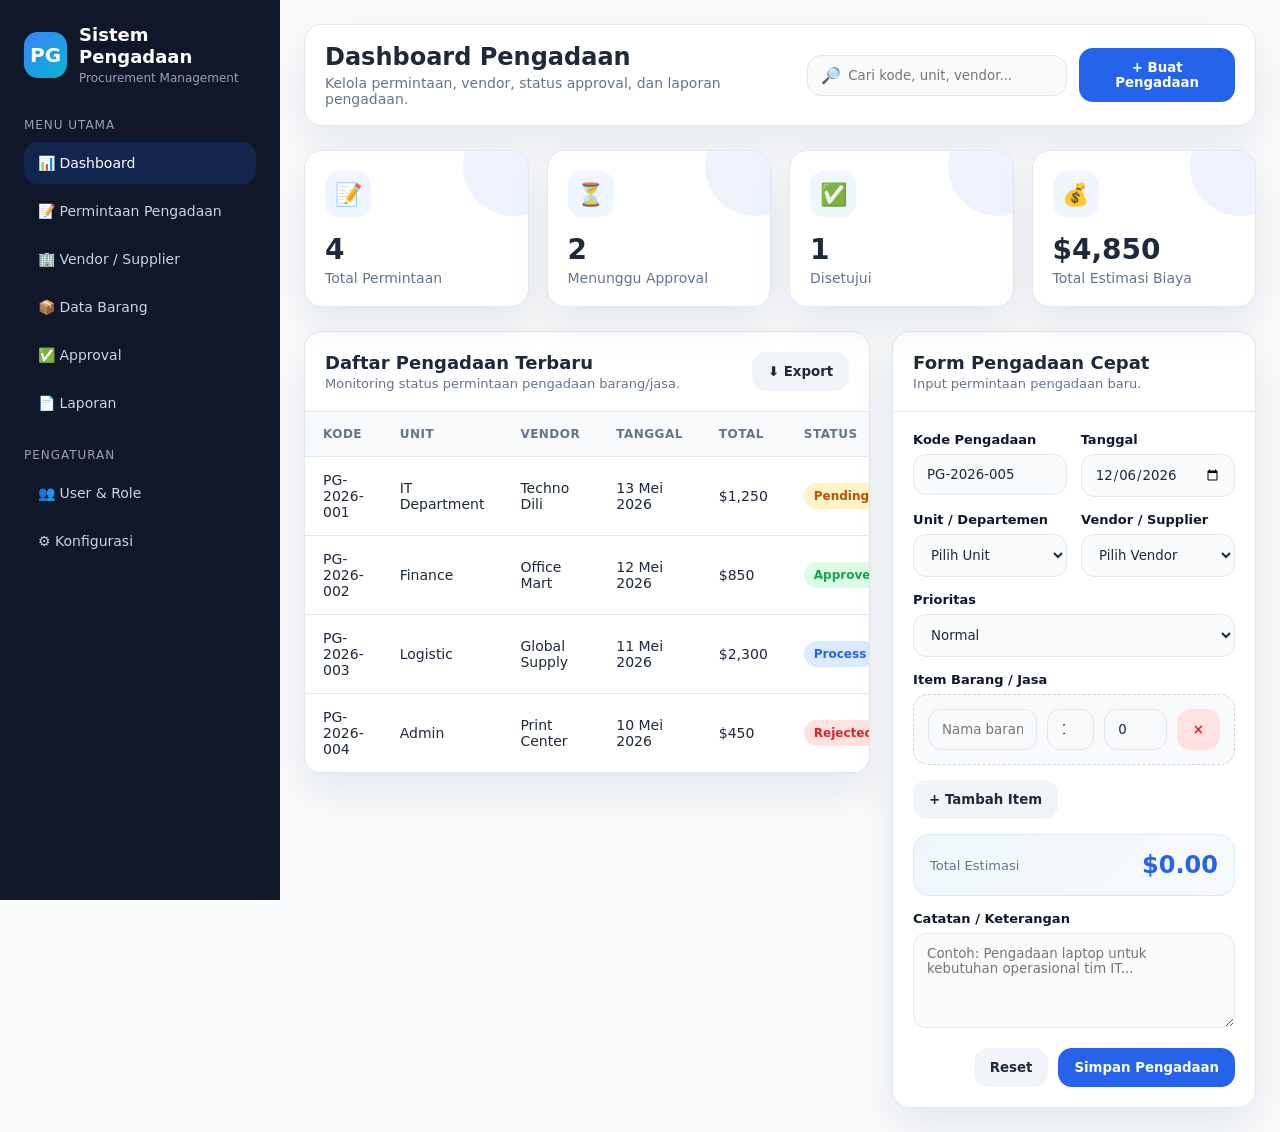
==== index.html @ 85d2b4e3 "First Commirt" ====
<!DOCTYPE html>
<html lang="id">
<head>
  <meta charset="UTF-8" />
  <meta name="viewport" content="width=device-width, initial-scale=1.0" />
  <title>Sistem Pengadaan - Frontend UI</title>
  <style>
    :root {
      --primary: #2563eb;
      --primary-dark: #1d4ed8;
      --secondary: #0f172a;
      --bg: #f8fafc;
      --card: #ffffff;
      --text: #1e293b;
      --muted: #64748b;
      --border: #e2e8f0;
      --success: #16a34a;
      --warning: #f59e0b;
      --danger: #dc2626;
      --radius: 18px;
      --shadow: 0 18px 40px rgba(15, 23, 42, 0.08);
    }

    * {
      margin: 0;
      padding: 0;
      box-sizing: border-box;
      font-family: Inter, system-ui, -apple-system, BlinkMacSystemFont, "Segoe UI", sans-serif;
    }

    body {
      background: var(--bg);
      color: var(--text);
      min-height: 100vh;
    }

    .app {
      display: flex;
      min-height: 100vh;
    }

    .sidebar {
      width: 280px;
      background: linear-gradient(180deg, #0f172a, #111827);
      color: white;
      padding: 24px;
      position: fixed;
      left: 0;
      top: 0;
      bottom: 0;
      z-index: 50;
      transition: 0.3s ease;
    }

    .brand {
      display: flex;
      align-items: center;
      gap: 12px;
      margin-bottom: 32px;
    }

    .brand-logo {
      width: 46px;
      height: 46px;
      border-radius: 14px;
      background: linear-gradient(135deg, #3b82f6, #06b6d4);
      display: grid;
      place-items: center;
      font-weight: 800;
      font-size: 20px;
    }

    .brand h1 {
      font-size: 18px;
      line-height: 1.2;
    }

    .brand span {
      color: #94a3b8;
      font-size: 12px;
    }

    .menu-label {
      color: #94a3b8;
      font-size: 12px;
      text-transform: uppercase;
      letter-spacing: 0.08em;
      margin: 24px 0 10px;
    }

    .nav-item {
      display: flex;
      align-items: center;
      gap: 12px;
      padding: 13px 14px;
      color: #cbd5e1;
      border-radius: 14px;
      cursor: pointer;
      margin-bottom: 6px;
      transition: 0.2s ease;
      font-size: 14px;
    }

    .nav-item:hover,
    .nav-item.active {
      background: rgba(37, 99, 235, 0.18);
      color: #ffffff;
    }

    .main {
      flex: 1;
      margin-left: 280px;
      padding: 24px;
    }

    .topbar {
      background: var(--card);
      border: 1px solid var(--border);
      border-radius: var(--radius);
      padding: 18px 20px;
      box-shadow: var(--shadow);
      display: flex;
      justify-content: space-between;
      align-items: center;
      gap: 16px;
      margin-bottom: 24px;
    }

    .topbar-left h2 {
      font-size: 24px;
      margin-bottom: 4px;
    }

    .topbar-left p {
      color: var(--muted);
      font-size: 14px;
    }

    .topbar-actions {
      display: flex;
      align-items: center;
      gap: 12px;
    }

    .search-box {
      position: relative;
    }

    .search-box input {
      width: 260px;
      padding: 12px 14px 12px 40px;
      border-radius: 14px;
      border: 1px solid var(--border);
      outline: none;
      background: #f8fafc;
    }

    .search-box span {
      position: absolute;
      left: 14px;
      top: 50%;
      transform: translateY(-50%);
      color: var(--muted);
    }

    .btn {
      border: none;
      border-radius: 14px;
      padding: 12px 16px;
      cursor: pointer;
      font-weight: 700;
      transition: 0.2s ease;
      display: inline-flex;
      align-items: center;
      gap: 8px;
    }

    .btn-primary {
      background: var(--primary);
      color: white;
    }

    .btn-primary:hover {
      background: var(--primary-dark);
      transform: translateY(-1px);
    }

    .btn-light {
      background: #f1f5f9;
      color: var(--text);
    }

    .btn-danger {
      background: #fee2e2;
      color: var(--danger);
    }

    .grid-cards {
      display: grid;
      grid-template-columns: repeat(4, minmax(0, 1fr));
      gap: 18px;
      margin-bottom: 24px;
    }

    .stat-card {
      background: var(--card);
      border: 1px solid var(--border);
      border-radius: var(--radius);
      padding: 20px;
      box-shadow: var(--shadow);
      position: relative;
      overflow: hidden;
    }

    .stat-card::after {
      content: "";
      position: absolute;
      width: 100px;
      height: 100px;
      right: -35px;
      top: -35px;
      background: rgba(37, 99, 235, 0.08);
      border-radius: 50%;
    }

    .stat-icon {
      width: 46px;
      height: 46px;
      border-radius: 14px;
      background: #eff6ff;
      color: var(--primary);
      display: grid;
      place-items: center;
      font-size: 22px;
      margin-bottom: 16px;
    }

    .stat-card h3 {
      font-size: 28px;
      margin-bottom: 4px;
    }

    .stat-card p {
      color: var(--muted);
      font-size: 14px;
    }

    .content-grid {
      display: grid;
      grid-template-columns: 1.4fr 0.9fr;
      gap: 22px;
      align-items: start;
    }

    .panel {
      background: var(--card);
      border: 1px solid var(--border);
      border-radius: var(--radius);
      box-shadow: var(--shadow);
      overflow: hidden;
    }

    .panel-header {
      padding: 20px;
      border-bottom: 1px solid var(--border);
      display: flex;
      justify-content: space-between;
      align-items: center;
      gap: 14px;
    }

    .panel-header h3 {
      font-size: 18px;
    }

    .panel-header p {
      color: var(--muted);
      font-size: 13px;
      margin-top: 3px;
    }

    table {
      width: 100%;
      border-collapse: collapse;
    }

    th, td {
      padding: 15px 18px;
      text-align: left;
      font-size: 14px;
      border-bottom: 1px solid var(--border);
      vertical-align: middle;
    }

    th {
      color: var(--muted);
      font-size: 12px;
      text-transform: uppercase;
      letter-spacing: 0.04em;
      background: #f8fafc;
    }

    tbody tr:hover {
      background: #f8fafc;
    }

    .badge {
      display: inline-flex;
      align-items: center;
      padding: 6px 10px;
      border-radius: 999px;
      font-size: 12px;
      font-weight: 700;
    }

    .badge-success {
      background: #dcfce7;
      color: var(--success);
    }

    .badge-warning {
      background: #fef3c7;
      color: #b45309;
    }

    .badge-danger {
      background: #fee2e2;
      color: var(--danger);
    }

    .badge-info {
      background: #dbeafe;
      color: var(--primary);
    }

    .form-panel {
      padding: 20px;
    }

    .form-group {
      margin-bottom: 15px;
    }

    .form-row {
      display: grid;
      grid-template-columns: 1fr 1fr;
      gap: 14px;
    }

    label {
      display: block;
      margin-bottom: 7px;
      color: var(--secondary);
      font-size: 13px;
      font-weight: 700;
    }

    input,
    select,
    textarea {
      width: 100%;
      padding: 12px 13px;
      border: 1px solid var(--border);
      border-radius: 13px;
      outline: none;
      background: #f8fafc;
      color: var(--text);
      transition: 0.2s ease;
    }

    textarea {
      min-height: 95px;
      resize: vertical;
    }

    input:focus,
    select:focus,
    textarea:focus {
      border-color: var(--primary);
      background: white;
      box-shadow: 0 0 0 4px rgba(37, 99, 235, 0.08);
    }

    .items-box {
      background: #f8fafc;
      border: 1px dashed #cbd5e1;
      border-radius: 15px;
      padding: 14px;
      margin-bottom: 15px;
    }

    .item-row {
      display: grid;
      grid-template-columns: 1.4fr 0.6fr 0.8fr auto;
      gap: 10px;
      margin-bottom: 10px;
    }

    .item-row:last-child {
      margin-bottom: 0;
    }

    .total-box {
      background: linear-gradient(135deg, #eff6ff, #f8fafc);
      border-radius: 16px;
      padding: 16px;
      margin: 15px 0;
      display: flex;
      justify-content: space-between;
      align-items: center;
      border: 1px solid #dbeafe;
    }

    .total-box span {
      color: var(--muted);
      font-size: 13px;
    }

    .total-box strong {
      font-size: 24px;
      color: var(--primary);
    }

    .action-buttons {
      display: flex;
      gap: 10px;
      justify-content: flex-end;
      margin-top: 16px;
    }

    .modal-overlay {
      position: fixed;
      inset: 0;
      background: rgba(15, 23, 42, 0.55);
      display: none;
      align-items: center;
      justify-content: center;
      padding: 20px;
      z-index: 100;
    }

    .modal-overlay.show {
      display: flex;
    }

    .modal {
      width: min(560px, 100%);
      background: white;
      border-radius: 24px;
      box-shadow: 0 30px 80px rgba(15, 23, 42, 0.25);
      overflow: hidden;
      animation: pop 0.25s ease;
    }

    @keyframes pop {
      from { transform: translateY(14px) scale(0.96); opacity: 0; }
      to { transform: translateY(0) scale(1); opacity: 1; }
    }

    .modal-header {
      padding: 20px;
      border-bottom: 1px solid var(--border);
      display: flex;
      justify-content: space-between;
      align-items: center;
    }

    .modal-body {
      padding: 20px;
    }

    .close-btn {
      width: 38px;
      height: 38px;
      border-radius: 12px;
      border: none;
      background: #f1f5f9;
      cursor: pointer;
      font-size: 20px;
    }

    .mobile-toggle {
      display: none;
      border: none;
      background: #f1f5f9;
      padding: 12px 14px;
      border-radius: 12px;
      font-size: 18px;
      cursor: pointer;
    }

    .toast {
      position: fixed;
      right: 22px;
      bottom: 22px;
      background: #0f172a;
      color: white;
      padding: 14px 18px;
      border-radius: 14px;
      box-shadow: var(--shadow);
      display: none;
      z-index: 200;
      font-size: 14px;
    }

    .toast.show {
      display: block;
    }

    @media (max-width: 1180px) {
      .grid-cards {
        grid-template-columns: repeat(2, 1fr);
      }

      .content-grid {
        grid-template-columns: 1fr;
      }
    }

    @media (max-width: 860px) {
      .sidebar {
        transform: translateX(-100%);
      }

      .sidebar.show {
        transform: translateX(0);
      }

      .main {
        margin-left: 0;
        padding: 16px;
      }

      .mobile-toggle {
        display: inline-flex;
      }

      .topbar {
        align-items: flex-start;
        flex-direction: column;
      }

      .topbar-actions {
        width: 100%;
        flex-wrap: wrap;
      }

      .search-box,
      .search-box input {
        width: 100%;
      }

      .grid-cards {
        grid-template-columns: 1fr;
      }

      .form-row,
      .item-row {
        grid-template-columns: 1fr;
      }

      table {
        min-width: 760px;
      }

      .table-wrap {
        overflow-x: auto;
      }
    }
  </style>
</head>
<body>
  <div class="app">
    <aside class="sidebar" id="sidebar">
      <div class="brand">
        <div class="brand-logo">PG</div>
        <div>
          <h1>Sistem Pengadaan</h1>
          <span>Procurement Management</span>
        </div>
      </div>

      <div class="menu-label">Menu Utama</div>
      <div class="nav-item active">📊 Dashboard</div>
      <div class="nav-item">📝 Permintaan Pengadaan</div>
      <div class="nav-item">🏢 Vendor / Supplier</div>
      <div class="nav-item">📦 Data Barang</div>
      <div class="nav-item">✅ Approval</div>
      <div class="nav-item">📄 Laporan</div>

      <div class="menu-label">Pengaturan</div>
      <div class="nav-item">👥 User & Role</div>
      <div class="nav-item">⚙️ Konfigurasi</div>
    </aside>

    <main class="main">
      <div class="topbar">
        <div style="display:flex; gap:12px; align-items:center;">
          <button class="mobile-toggle" onclick="toggleSidebar()">☰</button>
          <div class="topbar-left">
            <h2>Dashboard Pengadaan</h2>
            <p>Kelola permintaan, vendor, status approval, dan laporan pengadaan.</p>
          </div>
        </div>

        <div class="topbar-actions">
          <div class="search-box">
            <span>🔎</span>
            <input type="text" id="searchInput" placeholder="Cari kode, unit, vendor..." onkeyup="searchTable()" />
          </div>
          <button class="btn btn-primary" onclick="openModal()">+ Buat Pengadaan</button>
        </div>
      </div>

      <section class="grid-cards">
        <div class="stat-card">
          <div class="stat-icon">📝</div>
          <h3 id="totalRequests">4</h3>
          <p>Total Permintaan</p>
        </div>
        <div class="stat-card">
          <div class="stat-icon">⏳</div>
          <h3>2</h3>
          <p>Menunggu Approval</p>
        </div>
        <div class="stat-card">
          <div class="stat-icon">✅</div>
          <h3>1</h3>
          <p>Disetujui</p>
        </div>
        <div class="stat-card">
          <div class="stat-icon">💰</div>
          <h3>$4,850</h3>
          <p>Total Estimasi Biaya</p>
        </div>
      </section>

      <section class="content-grid">
        <div class="panel">
          <div class="panel-header">
            <div>
              <h3>Daftar Pengadaan Terbaru</h3>
              <p>Monitoring status permintaan pengadaan barang/jasa.</p>
            </div>
            <button class="btn btn-light" onclick="exportData()">⬇ Export</button>
          </div>

          <div class="table-wrap">
            <table>
              <thead>
                <tr>
                  <th>Kode</th>
                  <th>Unit</th>
                  <th>Vendor</th>
                  <th>Tanggal</th>
                  <th>Total</th>
                  <th>Status</th>
                  <th>Aksi</th>
                </tr>
              </thead>
              <tbody id="procurementTable">
                <tr>
                  <td>PG-2026-001</td>
                  <td>IT Department</td>
                  <td>Techno Dili</td>
                  <td>13 Mei 2026</td>
                  <td>$1,250</td>
                  <td><span class="badge badge-warning">Pending</span></td>
                  <td><button class="btn btn-light" onclick="viewDetail('PG-2026-001')">Detail</button></td>
                </tr>
                <tr>
                  <td>PG-2026-002</td>
                  <td>Finance</td>
                  <td>Office Mart</td>
                  <td>12 Mei 2026</td>
                  <td>$850</td>
                  <td><span class="badge badge-success">Approved</span></td>
                  <td><button class="btn btn-light" onclick="viewDetail('PG-2026-002')">Detail</button></td>
                </tr>
                <tr>
                  <td>PG-2026-003</td>
                  <td>Logistic</td>
                  <td>Global Supply</td>
                  <td>11 Mei 2026</td>
                  <td>$2,300</td>
                  <td><span class="badge badge-info">Process</span></td>
                  <td><button class="btn btn-light" onclick="viewDetail('PG-2026-003')">Detail</button></td>
                </tr>
                <tr>
                  <td>PG-2026-004</td>
                  <td>Admin</td>
                  <td>Print Center</td>
                  <td>10 Mei 2026</td>
                  <td>$450</td>
                  <td><span class="badge badge-danger">Rejected</span></td>
                  <td><button class="btn btn-light" onclick="viewDetail('PG-2026-004')">Detail</button></td>
                </tr>
              </tbody>
            </table>
          </div>
        </div>

        <div class="panel">
          <div class="panel-header">
            <div>
              <h3>Form Pengadaan Cepat</h3>
              <p>Input permintaan pengadaan baru.</p>
            </div>
          </div>

          <form class="form-panel" id="procurementForm" onsubmit="submitProcurement(event)">
            <div class="form-row">
              <div class="form-group">
                <label>Kode Pengadaan</label>
                <input type="text" id="code" value="PG-2026-005" required />
              </div>
              <div class="form-group">
                <label>Tanggal</label>
                <input type="date" id="date" required />
              </div>
            </div>

            <div class="form-row">
              <div class="form-group">
                <label>Unit / Departemen</label>
                <select id="department" required>
                  <option value="">Pilih Unit</option>
                  <option>IT Department</option>
                  <option>Finance</option>
                  <option>Admin</option>
                  <option>Logistic</option>
                  <option>Procurement</option>
                </select>
              </div>
              <div class="form-group">
                <label>Vendor / Supplier</label>
                <select id="vendor" required>
                  <option value="">Pilih Vendor</option>
                  <option>Techno Dili</option>
                  <option>Office Mart</option>
                  <option>Global Supply</option>
                  <option>Print Center</option>
                  <option>Local Vendor</option>
                </select>
              </div>
            </div>

            <div class="form-group">
              <label>Prioritas</label>
              <select id="priority" required>
                <option value="Normal">Normal</option>
                <option value="Urgent">Urgent</option>
                <option value="Low">Low</option>
              </select>
            </div>

            <label>Item Barang / Jasa</label>
            <div class="items-box" id="itemsBox">
              <div class="item-row">
                <input type="text" placeholder="Nama barang/jasa" class="item-name" required />
                <input type="number" placeholder="Qty" class="item-qty" value="1" min="1" oninput="calculateTotal()" required />
                <input type="number" placeholder="Harga" class="item-price" value="0" min="0" oninput="calculateTotal()" required />
                <button type="button" class="btn btn-danger" onclick="removeItem(this)">×</button>
              </div>
            </div>

            <button type="button" class="btn btn-light" onclick="addItem()">+ Tambah Item</button>

            <div class="total-box">
              <span>Total Estimasi</span>
              <strong id="totalAmount">$0.00</strong>
            </div>

            <div class="form-group">
              <label>Catatan / Keterangan</label>
              <textarea id="note" placeholder="Contoh: Pengadaan laptop untuk kebutuhan operasional tim IT..."></textarea>
            </div>

            <div class="action-buttons">
              <button type="reset" class="btn btn-light" onclick="resetTotal()">Reset</button>
              <button type="submit" class="btn btn-primary">Simpan Pengadaan</button>
            </div>
          </form>
        </div>
      </section>
    </main>
  </div>

  <div class="modal-overlay" id="modalOverlay">
    <div class="modal">
      <div class="modal-header">
        <div>
          <h3>Buat Pengadaan Baru</h3>
          <p style="color:#64748b; font-size:13px; margin-top:4px;">Gunakan form di sebelah kanan atau lanjutkan dari modal ini.</p>
        </div>
        <button class="close-btn" onclick="closeModal()">×</button>
      </div>
      <div class="modal-body">
        <p style="line-height:1.7; color:#475569; margin-bottom:18px;">
          Untuk membuat pengadaan baru, isi data kode pengadaan, departemen, vendor, item barang/jasa, jumlah, harga, dan catatan. Setelah disimpan, data akan langsung masuk ke tabel daftar pengadaan.
        </p>
        <button class="btn btn-primary" onclick="closeModal()">Mulai Isi Form</button>
      </div>
    </div>
  </div>

  <div class="toast" id="toast">Data berhasil disimpan.</div>

  <script>
    const today = new Date().toISOString().split('T')[0];
    document.getElementById('date').value = today;

    function toggleSidebar() {
      document.getElementById('sidebar').classList.toggle('show');
    }

    function openModal() {
      document.getElementById('modalOverlay').classList.add('show');
    }

    function closeModal() {
      document.getElementById('modalOverlay').classList.remove('show');
      document.getElementById('code').focus();
    }

    function addItem() {
      const itemsBox = document.getElementById('itemsBox');
      const row = document.createElement('div');
      row.className = 'item-row';
      row.innerHTML = `
        <input type="text" placeholder="Nama barang/jasa" class="item-name" required />
        <input type="number" placeholder="Qty" class="item-qty" value="1" min="1" oninput="calculateTotal()" required />
        <input type="number" placeholder="Harga" class="item-price" value="0" min="0" oninput="calculateTotal()" required />
        <button type="button" class="btn btn-danger" onclick="removeItem(this)">×</button>
      `;
      itemsBox.appendChild(row);
    }

    function removeItem(button) {
      const rows = document.querySelectorAll('.item-row');
      if (rows.length === 1) {
        showToast('Minimal harus ada 1 item pengadaan.');
        return;
      }
      button.closest('.item-row').remove();
      calculateTotal();
    }

    function calculateTotal() {
      const rows = document.querySelectorAll('.item-row');
      let total = 0;
      rows.forEach(row => {
        const qty = Number(row.querySelector('.item-qty').value) || 0;
        const price = Number(row.querySelector('.item-price').value) || 0;
        total += qty * price;
      });
      document.getElementById('totalAmount').textContent = `$${total.toFixed(2)}`;
      return total;
    }

    function resetTotal() {
      setTimeout(() => {
        document.getElementById('totalAmount').textContent = '$0.00';
        const itemsBox = document.getElementById('itemsBox');
        itemsBox.innerHTML = `
          <div class="item-row">
            <input type="text" placeholder="Nama barang/jasa" class="item-name" required />
            <input type="number" placeholder="Qty" class="item-qty" value="1" min="1" oninput="calculateTotal()" required />
            <input type="number" placeholder="Harga" class="item-price" value="0" min="0" oninput="calculateTotal()" required />
            <button type="button" class="btn btn-danger" onclick="removeItem(this)">×</button>
          </div>
        `;
        document.getElementById('date').value = today;
      }, 50);
    }

    function submitProcurement(event) {
      event.preventDefault();

      const code = document.getElementById('code').value.trim();
      const department = document.getElementById('department').value;
      const vendor = document.getElementById('vendor').value;
      const date = document.getElementById('date').value;
      const total = calculateTotal();

      if (!code || !department || !vendor || total <= 0) {
        showToast('Lengkapi data dan pastikan total lebih dari $0.');
        return;
      }

      const formattedDate = formatDate(date);
      const table = document.getElementById('procurementTable');
      const row = document.createElement('tr');
      row.innerHTML = `
        <td>${escapeHTML(code)}</td>
        <td>${escapeHTML(department)}</td>
        <td>${escapeHTML(vendor)}</td>
        <td>${formattedDate}</td>
        <td>$${total.toFixed(2)}</td>
        <td><span class="badge badge-warning">Pending</span></td>
        <td><button class="btn btn-light" onclick="viewDetail('${escapeHTML(code)}')">Detail</button></td>
      `;
      table.prepend(row);

      const totalRequests = document.getElementById('totalRequests');
      totalRequests.textContent = Number(totalRequests.textContent) + 1;

      document.getElementById('procurementForm').reset();
      resetTotal();
      showToast('Pengadaan berhasil ditambahkan.');
    }

    function searchTable() {
      const keyword = document.getElementById('searchInput').value.toLowerCase();
      const rows = document.querySelectorAll('#procurementTable tr');

      rows.forEach(row => {
        const text = row.innerText.toLowerCase();
        row.style.display = text.includes(keyword) ? '' : 'none';
      });
    }

    function viewDetail(code) {
      showToast(`Membuka detail ${code}`);
    }

    function exportData() {
      const rows = document.querySelectorAll('#procurementTable tr');
      let csv = 'Kode,Unit,Vendor,Tanggal,Total,Status\n';

      rows.forEach(row => {
        if (row.style.display === 'none') return;
        const cells = row.querySelectorAll('td');
        if (cells.length) {
          csv += [
            cells[0].innerText,
            cells[1].innerText,
            cells[2].innerText,
            cells[3].innerText,
            cells[4].innerText,
            cells[5].innerText
          ].join(',') + '\n';
        }
      });

      const blob = new Blob([csv], { type: 'text/csv' });
      const url = URL.createObjectURL(blob);
      const link = document.createElement('a');
      link.href = url;
      link.download = 'data-pengadaan.csv';
      link.click();
      URL.revokeObjectURL(url);
      showToast('Data berhasil diexport ke CSV.');
    }

    function showToast(message) {
      const toast = document.getElementById('toast');
      toast.textContent = message;
      toast.classList.add('show');
      setTimeout(() => toast.classList.remove('show'), 2600);
    }

    function formatDate(dateString) {
      const date = new Date(dateString);
      return date.toLocaleDateString('id-ID', {
        day: '2-digit',
        month: 'short',
        year: 'numeric'
      });
    }

    function escapeHTML(value) {
      return value
        .replaceAll('&', '&amp;')
        .replaceAll('<', '&lt;')
        .replaceAll('>', '&gt;')
        .replaceAll('"', '&quot;')
        .replaceAll("'", '&#039;');
    }

    document.getElementById('modalOverlay').addEventListener('click', function(event) {
      if (event.target === this) closeModal();
    });
  </script>
</body>
</html>
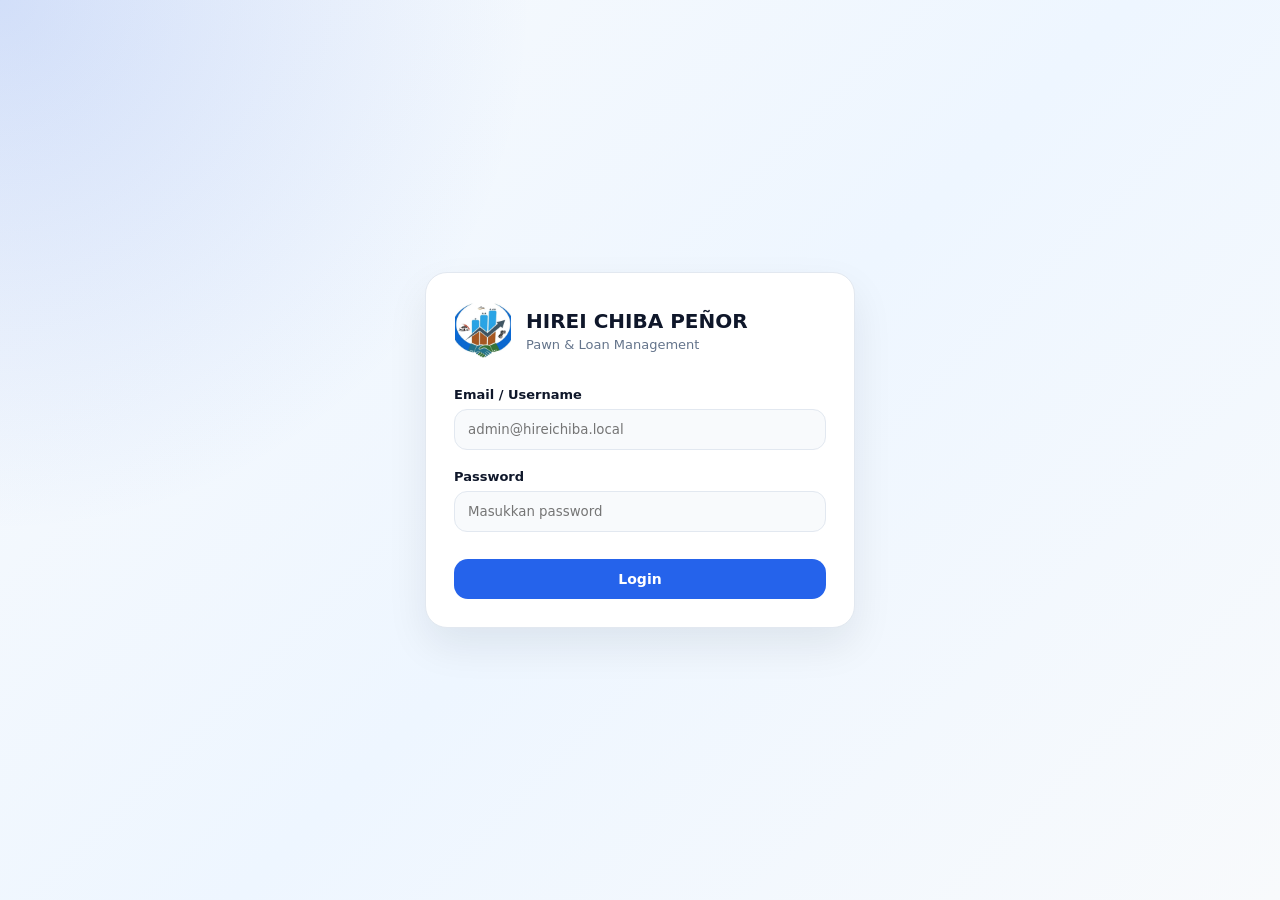
==== commit 0914c676: "New Update 1.0" ====
--- a/index.html
+++ b/index.html
@@ -1,986 +1,158 @@
-<!DOCTYPE html>
-<html lang="id">
-<head>
-  <meta charset="UTF-8" />
-  <meta name="viewport" content="width=device-width, initial-scale=1.0" />
-  <title>Sistem Pengadaan - Frontend UI</title>
-  <style>
-    :root {
-      --primary: #2563eb;
-      --primary-dark: #1d4ed8;
-      --secondary: #0f172a;
-      --bg: #f8fafc;
-      --card: #ffffff;
-      --text: #1e293b;
-      --muted: #64748b;
-      --border: #e2e8f0;
-      --success: #16a34a;
-      --warning: #f59e0b;
-      --danger: #dc2626;
-      --radius: 18px;
-      --shadow: 0 18px 40px rgba(15, 23, 42, 0.08);
-    }
-
-    * {
-      margin: 0;
-      padding: 0;
-      box-sizing: border-box;
-      font-family: Inter, system-ui, -apple-system, BlinkMacSystemFont, "Segoe UI", sans-serif;
-    }
-
-    body {
-      background: var(--bg);
-      color: var(--text);
-      min-height: 100vh;
-    }
-
-    .app {
-      display: flex;
-      min-height: 100vh;
-    }
-
-    .sidebar {
-      width: 280px;
-      background: linear-gradient(180deg, #0f172a, #111827);
-      color: white;
-      padding: 24px;
-      position: fixed;
-      left: 0;
-      top: 0;
-      bottom: 0;
-      z-index: 50;
-      transition: 0.3s ease;
-    }
-
-    .brand {
-      display: flex;
-      align-items: center;
-      gap: 12px;
-      margin-bottom: 32px;
-    }
-
-    .brand-logo {
-      width: 46px;
-      height: 46px;
-      border-radius: 14px;
-      background: linear-gradient(135deg, #3b82f6, #06b6d4);
-      display: grid;
-      place-items: center;
-      font-weight: 800;
-      font-size: 20px;
-    }
-
-    .brand h1 {
-      font-size: 18px;
-      line-height: 1.2;
-    }
-
-    .brand span {
-      color: #94a3b8;
-      font-size: 12px;
-    }
-
-    .menu-label {
-      color: #94a3b8;
-      font-size: 12px;
-      text-transform: uppercase;
-      letter-spacing: 0.08em;
-      margin: 24px 0 10px;
-    }
-
-    .nav-item {
-      display: flex;
-      align-items: center;
-      gap: 12px;
-      padding: 13px 14px;
-      color: #cbd5e1;
-      border-radius: 14px;
-      cursor: pointer;
-      margin-bottom: 6px;
-      transition: 0.2s ease;
-      font-size: 14px;
-    }
-
-    .nav-item:hover,
-    .nav-item.active {
-      background: rgba(37, 99, 235, 0.18);
-      color: #ffffff;
-    }
-
-    .main {
-      flex: 1;
-      margin-left: 280px;
-      padding: 24px;
-    }
-
-    .topbar {
-      background: var(--card);
-      border: 1px solid var(--border);
-      border-radius: var(--radius);
-      padding: 18px 20px;
-      box-shadow: var(--shadow);
-      display: flex;
-      justify-content: space-between;
-      align-items: center;
-      gap: 16px;
-      margin-bottom: 24px;
-    }
-
-    .topbar-left h2 {
-      font-size: 24px;
-      margin-bottom: 4px;
-    }
-
-    .topbar-left p {
-      color: var(--muted);
-      font-size: 14px;
-    }
-
-    .topbar-actions {
-      display: flex;
-      align-items: center;
-      gap: 12px;
-    }
-
-    .search-box {
-      position: relative;
-    }
-
-    .search-box input {
-      width: 260px;
-      padding: 12px 14px 12px 40px;
-      border-radius: 14px;
-      border: 1px solid var(--border);
-      outline: none;
-      background: #f8fafc;
-    }
-
-    .search-box span {
-      position: absolute;
-      left: 14px;
-      top: 50%;
-      transform: translateY(-50%);
-      color: var(--muted);
-    }
-
-    .btn {
-      border: none;
-      border-radius: 14px;
-      padding: 12px 16px;
-      cursor: pointer;
-      font-weight: 700;
-      transition: 0.2s ease;
-      display: inline-flex;
-      align-items: center;
-      gap: 8px;
-    }
-
-    .btn-primary {
-      background: var(--primary);
-      color: white;
-    }
-
-    .btn-primary:hover {
-      background: var(--primary-dark);
-      transform: translateY(-1px);
-    }
-
-    .btn-light {
-      background: #f1f5f9;
-      color: var(--text);
-    }
-
-    .btn-danger {
-      background: #fee2e2;
-      color: var(--danger);
-    }
-
-    .grid-cards {
-      display: grid;
-      grid-template-columns: repeat(4, minmax(0, 1fr));
-      gap: 18px;
-      margin-bottom: 24px;
-    }
-
-    .stat-card {
-      background: var(--card);
-      border: 1px solid var(--border);
-      border-radius: var(--radius);
-      padding: 20px;
-      box-shadow: var(--shadow);
-      position: relative;
-      overflow: hidden;
-    }
-
-    .stat-card::after {
-      content: "";
-      position: absolute;
-      width: 100px;
-      height: 100px;
-      right: -35px;
-      top: -35px;
-      background: rgba(37, 99, 235, 0.08);
-      border-radius: 50%;
-    }
-
-    .stat-icon {
-      width: 46px;
-      height: 46px;
-      border-radius: 14px;
-      background: #eff6ff;
-      color: var(--primary);
-      display: grid;
-      place-items: center;
-      font-size: 22px;
-      margin-bottom: 16px;
-    }
-
-    .stat-card h3 {
-      font-size: 28px;
-      margin-bottom: 4px;
-    }
-
-    .stat-card p {
-      color: var(--muted);
-      font-size: 14px;
-    }
-
-    .content-grid {
-      display: grid;
-      grid-template-columns: 1.4fr 0.9fr;
-      gap: 22px;
-      align-items: start;
-    }
-
-    .panel {
-      background: var(--card);
-      border: 1px solid var(--border);
-      border-radius: var(--radius);
-      box-shadow: var(--shadow);
-      overflow: hidden;
-    }
-
-    .panel-header {
-      padding: 20px;
-      border-bottom: 1px solid var(--border);
-      display: flex;
-      justify-content: space-between;
-      align-items: center;
-      gap: 14px;
-    }
-
-    .panel-header h3 {
-      font-size: 18px;
-    }
-
-    .panel-header p {
-      color: var(--muted);
-      font-size: 13px;
-      margin-top: 3px;
-    }
-
-    table {
-      width: 100%;
-      border-collapse: collapse;
-    }
-
-    th, td {
-      padding: 15px 18px;
-      text-align: left;
-      font-size: 14px;
-      border-bottom: 1px solid var(--border);
-      vertical-align: middle;
-    }
-
-    th {
-      color: var(--muted);
-      font-size: 12px;
-      text-transform: uppercase;
-      letter-spacing: 0.04em;
-      background: #f8fafc;
-    }
-
-    tbody tr:hover {
-      background: #f8fafc;
-    }
-
-    .badge {
-      display: inline-flex;
-      align-items: center;
-      padding: 6px 10px;
-      border-radius: 999px;
-      font-size: 12px;
-      font-weight: 700;
-    }
-
-    .badge-success {
-      background: #dcfce7;
-      color: var(--success);
-    }
-
-    .badge-warning {
-      background: #fef3c7;
-      color: #b45309;
-    }
-
-    .badge-danger {
-      background: #fee2e2;
-      color: var(--danger);
-    }
-
-    .badge-info {
-      background: #dbeafe;
-      color: var(--primary);
-    }
-
-    .form-panel {
-      padding: 20px;
-    }
-
-    .form-group {
-      margin-bottom: 15px;
-    }
-
-    .form-row {
-      display: grid;
-      grid-template-columns: 1fr 1fr;
-      gap: 14px;
-    }
-
-    label {
-      display: block;
-      margin-bottom: 7px;
-      color: var(--secondary);
-      font-size: 13px;
-      font-weight: 700;
-    }
-
-    input,
-    select,
-    textarea {
-      width: 100%;
-      padding: 12px 13px;
-      border: 1px solid var(--border);
-      border-radius: 13px;
-      outline: none;
-      background: #f8fafc;
-      color: var(--text);
-      transition: 0.2s ease;
-    }
-
-    textarea {
-      min-height: 95px;
-      resize: vertical;
-    }
-
-    input:focus,
-    select:focus,
-    textarea:focus {
-      border-color: var(--primary);
-      background: white;
-      box-shadow: 0 0 0 4px rgba(37, 99, 235, 0.08);
-    }
-
-    .items-box {
-      background: #f8fafc;
-      border: 1px dashed #cbd5e1;
-      border-radius: 15px;
-      padding: 14px;
-      margin-bottom: 15px;
-    }
-
-    .item-row {
-      display: grid;
-      grid-template-columns: 1.4fr 0.6fr 0.8fr auto;
-      gap: 10px;
-      margin-bottom: 10px;
-    }
-
-    .item-row:last-child {
-      margin-bottom: 0;
-    }
-
-    .total-box {
-      background: linear-gradient(135deg, #eff6ff, #f8fafc);
-      border-radius: 16px;
-      padding: 16px;
-      margin: 15px 0;
-      display: flex;
-      justify-content: space-between;
-      align-items: center;
-      border: 1px solid #dbeafe;
-    }
-
-    .total-box span {
-      color: var(--muted);
-      font-size: 13px;
-    }
-
-    .total-box strong {
-      font-size: 24px;
-      color: var(--primary);
-    }
-
-    .action-buttons {
-      display: flex;
-      gap: 10px;
-      justify-content: flex-end;
-      margin-top: 16px;
-    }
-
-    .modal-overlay {
-      position: fixed;
-      inset: 0;
-      background: rgba(15, 23, 42, 0.55);
-      display: none;
-      align-items: center;
-      justify-content: center;
-      padding: 20px;
-      z-index: 100;
-    }
-
-    .modal-overlay.show {
-      display: flex;
-    }
-
-    .modal {
-      width: min(560px, 100%);
-      background: white;
-      border-radius: 24px;
-      box-shadow: 0 30px 80px rgba(15, 23, 42, 0.25);
-      overflow: hidden;
-      animation: pop 0.25s ease;
-    }
-
-    @keyframes pop {
-      from { transform: translateY(14px) scale(0.96); opacity: 0; }
-      to { transform: translateY(0) scale(1); opacity: 1; }
-    }
-
-    .modal-header {
-      padding: 20px;
-      border-bottom: 1px solid var(--border);
-      display: flex;
-      justify-content: space-between;
-      align-items: center;
-    }
-
-    .modal-body {
-      padding: 20px;
-    }
-
-    .close-btn {
-      width: 38px;
-      height: 38px;
-      border-radius: 12px;
-      border: none;
-      background: #f1f5f9;
-      cursor: pointer;
-      font-size: 20px;
-    }
-
-    .mobile-toggle {
-      display: none;
-      border: none;
-      background: #f1f5f9;
-      padding: 12px 14px;
-      border-radius: 12px;
-      font-size: 18px;
-      cursor: pointer;
-    }
-
-    .toast {
-      position: fixed;
-      right: 22px;
-      bottom: 22px;
-      background: #0f172a;
-      color: white;
-      padding: 14px 18px;
-      border-radius: 14px;
-      box-shadow: var(--shadow);
-      display: none;
-      z-index: 200;
-      font-size: 14px;
-    }
-
-    .toast.show {
-      display: block;
-    }
-
-    @media (max-width: 1180px) {
-      .grid-cards {
-        grid-template-columns: repeat(2, 1fr);
-      }
-
-      .content-grid {
-        grid-template-columns: 1fr;
-      }
-    }
-
-    @media (max-width: 860px) {
-      .sidebar {
-        transform: translateX(-100%);
-      }
-
-      .sidebar.show {
-        transform: translateX(0);
-      }
-
-      .main {
-        margin-left: 0;
-        padding: 16px;
-      }
-
-      .mobile-toggle {
-        display: inline-flex;
-      }
-
-      .topbar {
-        align-items: flex-start;
-        flex-direction: column;
-      }
-
-      .topbar-actions {
-        width: 100%;
-        flex-wrap: wrap;
-      }
-
-      .search-box,
-      .search-box input {
-        width: 100%;
-      }
-
-      .grid-cards {
-        grid-template-columns: 1fr;
-      }
-
-      .form-row,
-      .item-row {
-        grid-template-columns: 1fr;
-      }
-
-      table {
-        min-width: 760px;
-      }
-
-      .table-wrap {
-        overflow-x: auto;
-      }
-    }
-  </style>
-</head>
-<body>
-  <div class="app">
-    <aside class="sidebar" id="sidebar">
-      <div class="brand">
-        <div class="brand-logo">PG</div>
-        <div>
-          <h1>Sistem Pengadaan</h1>
-          <span>Procurement Management</span>
-        </div>
-      </div>
-
-      <div class="menu-label">Menu Utama</div>
-      <div class="nav-item active">📊 Dashboard</div>
-      <div class="nav-item">📝 Permintaan Pengadaan</div>
-      <div class="nav-item">🏢 Vendor / Supplier</div>
-      <div class="nav-item">📦 Data Barang</div>
-      <div class="nav-item">✅ Approval</div>
-      <div class="nav-item">📄 Laporan</div>
-
-      <div class="menu-label">Pengaturan</div>
-      <div class="nav-item">👥 User & Role</div>
-      <div class="nav-item">⚙️ Konfigurasi</div>
-    </aside>
-
-    <main class="main">
-      <div class="topbar">
-        <div style="display:flex; gap:12px; align-items:center;">
-          <button class="mobile-toggle" onclick="toggleSidebar()">☰</button>
-          <div class="topbar-left">
-            <h2>Dashboard Pengadaan</h2>
-            <p>Kelola permintaan, vendor, status approval, dan laporan pengadaan.</p>
-          </div>
-        </div>
-
-        <div class="topbar-actions">
-          <div class="search-box">
-            <span>🔎</span>
-            <input type="text" id="searchInput" placeholder="Cari kode, unit, vendor..." onkeyup="searchTable()" />
-          </div>
-          <button class="btn btn-primary" onclick="openModal()">+ Buat Pengadaan</button>
-        </div>
-      </div>
-
-      <section class="grid-cards">
-        <div class="stat-card">
-          <div class="stat-icon">📝</div>
-          <h3 id="totalRequests">4</h3>
-          <p>Total Permintaan</p>
-        </div>
-        <div class="stat-card">
-          <div class="stat-icon">⏳</div>
-          <h3>2</h3>
-          <p>Menunggu Approval</p>
-        </div>
-        <div class="stat-card">
-          <div class="stat-icon">✅</div>
-          <h3>1</h3>
-          <p>Disetujui</p>
-        </div>
-        <div class="stat-card">
-          <div class="stat-icon">💰</div>
-          <h3>$4,850</h3>
-          <p>Total Estimasi Biaya</p>
-        </div>
-      </section>
-
-      <section class="content-grid">
-        <div class="panel">
-          <div class="panel-header">
-            <div>
-              <h3>Daftar Pengadaan Terbaru</h3>
-              <p>Monitoring status permintaan pengadaan barang/jasa.</p>
-            </div>
-            <button class="btn btn-light" onclick="exportData()">⬇ Export</button>
-          </div>
-
-          <div class="table-wrap">
-            <table>
-              <thead>
-                <tr>
-                  <th>Kode</th>
-                  <th>Unit</th>
-                  <th>Vendor</th>
-                  <th>Tanggal</th>
-                  <th>Total</th>
-                  <th>Status</th>
-                  <th>Aksi</th>
-                </tr>
-              </thead>
-              <tbody id="procurementTable">
-                <tr>
-                  <td>PG-2026-001</td>
-                  <td>IT Department</td>
-                  <td>Techno Dili</td>
-                  <td>13 Mei 2026</td>
-                  <td>$1,250</td>
-                  <td><span class="badge badge-warning">Pending</span></td>
-                  <td><button class="btn btn-light" onclick="viewDetail('PG-2026-001')">Detail</button></td>
-                </tr>
-                <tr>
-                  <td>PG-2026-002</td>
-                  <td>Finance</td>
-                  <td>Office Mart</td>
-                  <td>12 Mei 2026</td>
-                  <td>$850</td>
-                  <td><span class="badge badge-success">Approved</span></td>
-                  <td><button class="btn btn-light" onclick="viewDetail('PG-2026-002')">Detail</button></td>
-                </tr>
-                <tr>
-                  <td>PG-2026-003</td>
-                  <td>Logistic</td>
-                  <td>Global Supply</td>
-                  <td>11 Mei 2026</td>
-                  <td>$2,300</td>
-                  <td><span class="badge badge-info">Process</span></td>
-                  <td><button class="btn btn-light" onclick="viewDetail('PG-2026-003')">Detail</button></td>
-                </tr>
-                <tr>
-                  <td>PG-2026-004</td>
-                  <td>Admin</td>
-                  <td>Print Center</td>
-                  <td>10 Mei 2026</td>
-                  <td>$450</td>
-                  <td><span class="badge badge-danger">Rejected</span></td>
-                  <td><button class="btn btn-light" onclick="viewDetail('PG-2026-004')">Detail</button></td>
-                </tr>
-              </tbody>
-            </table>
-          </div>
-        </div>
-
-        <div class="panel">
-          <div class="panel-header">
-            <div>
-              <h3>Form Pengadaan Cepat</h3>
-              <p>Input permintaan pengadaan baru.</p>
-            </div>
-          </div>
-
-          <form class="form-panel" id="procurementForm" onsubmit="submitProcurement(event)">
-            <div class="form-row">
-              <div class="form-group">
-                <label>Kode Pengadaan</label>
-                <input type="text" id="code" value="PG-2026-005" required />
-              </div>
-              <div class="form-group">
-                <label>Tanggal</label>
-                <input type="date" id="date" required />
-              </div>
-            </div>
-
-            <div class="form-row">
-              <div class="form-group">
-                <label>Unit / Departemen</label>
-                <select id="department" required>
-                  <option value="">Pilih Unit</option>
-                  <option>IT Department</option>
-                  <option>Finance</option>
-                  <option>Admin</option>
-                  <option>Logistic</option>
-                  <option>Procurement</option>
-                </select>
-              </div>
-              <div class="form-group">
-                <label>Vendor / Supplier</label>
-                <select id="vendor" required>
-                  <option value="">Pilih Vendor</option>
-                  <option>Techno Dili</option>
-                  <option>Office Mart</option>
-                  <option>Global Supply</option>
-                  <option>Print Center</option>
-                  <option>Local Vendor</option>
-                </select>
-              </div>
-            </div>
-
-            <div class="form-group">
-              <label>Prioritas</label>
-              <select id="priority" required>
-                <option value="Normal">Normal</option>
-                <option value="Urgent">Urgent</option>
-                <option value="Low">Low</option>
-              </select>
-            </div>
-
-            <label>Item Barang / Jasa</label>
-            <div class="items-box" id="itemsBox">
-              <div class="item-row">
-                <input type="text" placeholder="Nama barang/jasa" class="item-name" required />
-                <input type="number" placeholder="Qty" class="item-qty" value="1" min="1" oninput="calculateTotal()" required />
-                <input type="number" placeholder="Harga" class="item-price" value="0" min="0" oninput="calculateTotal()" required />
-                <button type="button" class="btn btn-danger" onclick="removeItem(this)">×</button>
-              </div>
-            </div>
-
-            <button type="button" class="btn btn-light" onclick="addItem()">+ Tambah Item</button>
-
-            <div class="total-box">
-              <span>Total Estimasi</span>
-              <strong id="totalAmount">$0.00</strong>
-            </div>
-
-            <div class="form-group">
-              <label>Catatan / Keterangan</label>
-              <textarea id="note" placeholder="Contoh: Pengadaan laptop untuk kebutuhan operasional tim IT..."></textarea>
-            </div>
-
-            <div class="action-buttons">
-              <button type="reset" class="btn btn-light" onclick="resetTotal()">Reset</button>
-              <button type="submit" class="btn btn-primary">Simpan Pengadaan</button>
-            </div>
-          </form>
-        </div>
-      </section>
-    </main>
-  </div>
-
-  <div class="modal-overlay" id="modalOverlay">
-    <div class="modal">
-      <div class="modal-header">
-        <div>
-          <h3>Buat Pengadaan Baru</h3>
-          <p style="color:#64748b; font-size:13px; margin-top:4px;">Gunakan form di sebelah kanan atau lanjutkan dari modal ini.</p>
-        </div>
-        <button class="close-btn" onclick="closeModal()">×</button>
-      </div>
-      <div class="modal-body">
-        <p style="line-height:1.7; color:#475569; margin-bottom:18px;">
-          Untuk membuat pengadaan baru, isi data kode pengadaan, departemen, vendor, item barang/jasa, jumlah, harga, dan catatan. Setelah disimpan, data akan langsung masuk ke tabel daftar pengadaan.
-        </p>
-        <button class="btn btn-primary" onclick="closeModal()">Mulai Isi Form</button>
-      </div>
-    </div>
-  </div>
-
-  <div class="toast" id="toast">Data berhasil disimpan.</div>
-
-  <script>
-    const today = new Date().toISOString().split('T')[0];
-    document.getElementById('date').value = today;
-
-    function toggleSidebar() {
-      document.getElementById('sidebar').classList.toggle('show');
-    }
-
-    function openModal() {
-      document.getElementById('modalOverlay').classList.add('show');
-    }
-
-    function closeModal() {
-      document.getElementById('modalOverlay').classList.remove('show');
-      document.getElementById('code').focus();
-    }
-
-    function addItem() {
-      const itemsBox = document.getElementById('itemsBox');
-      const row = document.createElement('div');
-      row.className = 'item-row';
-      row.innerHTML = `
-        <input type="text" placeholder="Nama barang/jasa" class="item-name" required />
-        <input type="number" placeholder="Qty" class="item-qty" value="1" min="1" oninput="calculateTotal()" required />
-        <input type="number" placeholder="Harga" class="item-price" value="0" min="0" oninput="calculateTotal()" required />
-        <button type="button" class="btn btn-danger" onclick="removeItem(this)">×</button>
-      `;
-      itemsBox.appendChild(row);
-    }
-
-    function removeItem(button) {
-      const rows = document.querySelectorAll('.item-row');
-      if (rows.length === 1) {
-        showToast('Minimal harus ada 1 item pengadaan.');
-        return;
-      }
-      button.closest('.item-row').remove();
-      calculateTotal();
-    }
-
-    function calculateTotal() {
-      const rows = document.querySelectorAll('.item-row');
-      let total = 0;
-      rows.forEach(row => {
-        const qty = Number(row.querySelector('.item-qty').value) || 0;
-        const price = Number(row.querySelector('.item-price').value) || 0;
-        total += qty * price;
-      });
-      document.getElementById('totalAmount').textContent = `$${total.toFixed(2)}`;
-      return total;
-    }
-
-    function resetTotal() {
-      setTimeout(() => {
-        document.getElementById('totalAmount').textContent = '$0.00';
-        const itemsBox = document.getElementById('itemsBox');
-        itemsBox.innerHTML = `
-          <div class="item-row">
-            <input type="text" placeholder="Nama barang/jasa" class="item-name" required />
-            <input type="number" placeholder="Qty" class="item-qty" value="1" min="1" oninput="calculateTotal()" required />
-            <input type="number" placeholder="Harga" class="item-price" value="0" min="0" oninput="calculateTotal()" required />
-            <button type="button" class="btn btn-danger" onclick="removeItem(this)">×</button>
-          </div>
-        `;
-        document.getElementById('date').value = today;
-      }, 50);
-    }
-
-    function submitProcurement(event) {
-      event.preventDefault();
-
-      const code = document.getElementById('code').value.trim();
-      const department = document.getElementById('department').value;
-      const vendor = document.getElementById('vendor').value;
-      const date = document.getElementById('date').value;
-      const total = calculateTotal();
-
-      if (!code || !department || !vendor || total <= 0) {
-        showToast('Lengkapi data dan pastikan total lebih dari $0.');
-        return;
-      }
-
-      const formattedDate = formatDate(date);
-      const table = document.getElementById('procurementTable');
-      const row = document.createElement('tr');
-      row.innerHTML = `
-        <td>${escapeHTML(code)}</td>
-        <td>${escapeHTML(department)}</td>
-        <td>${escapeHTML(vendor)}</td>
-        <td>${formattedDate}</td>
-        <td>$${total.toFixed(2)}</td>
-        <td><span class="badge badge-warning">Pending</span></td>
-        <td><button class="btn btn-light" onclick="viewDetail('${escapeHTML(code)}')">Detail</button></td>
-      `;
-      table.prepend(row);
-
-      const totalRequests = document.getElementById('totalRequests');
-      totalRequests.textContent = Number(totalRequests.textContent) + 1;
-
-      document.getElementById('procurementForm').reset();
-      resetTotal();
-      showToast('Pengadaan berhasil ditambahkan.');
-    }
-
-    function searchTable() {
-      const keyword = document.getElementById('searchInput').value.toLowerCase();
-      const rows = document.querySelectorAll('#procurementTable tr');
-
-      rows.forEach(row => {
-        const text = row.innerText.toLowerCase();
-        row.style.display = text.includes(keyword) ? '' : 'none';
-      });
-    }
-
-    function viewDetail(code) {
-      showToast(`Membuka detail ${code}`);
-    }
-
-    function exportData() {
-      const rows = document.querySelectorAll('#procurementTable tr');
-      let csv = 'Kode,Unit,Vendor,Tanggal,Total,Status\n';
-
-      rows.forEach(row => {
-        if (row.style.display === 'none') return;
-        const cells = row.querySelectorAll('td');
-        if (cells.length) {
-          csv += [
-            cells[0].innerText,
-            cells[1].innerText,
-            cells[2].innerText,
-            cells[3].innerText,
-            cells[4].innerText,
-            cells[5].innerText
-          ].join(',') + '\n';
-        }
-      });
-
-      const blob = new Blob([csv], { type: 'text/csv' });
-      const url = URL.createObjectURL(blob);
-      const link = document.createElement('a');
-      link.href = url;
-      link.download = 'data-pengadaan.csv';
-      link.click();
-      URL.revokeObjectURL(url);
-      showToast('Data berhasil diexport ke CSV.');
-    }
-
-    function showToast(message) {
-      const toast = document.getElementById('toast');
-      toast.textContent = message;
-      toast.classList.add('show');
-      setTimeout(() => toast.classList.remove('show'), 2600);
-    }
-
-    function formatDate(dateString) {
-      const date = new Date(dateString);
-      return date.toLocaleDateString('id-ID', {
-        day: '2-digit',
-        month: 'short',
-        year: 'numeric'
-      });
-    }
-
-    function escapeHTML(value) {
-      return value
-        .replaceAll('&', '&amp;')
-        .replaceAll('<', '&lt;')
-        .replaceAll('>', '&gt;')
-        .replaceAll('"', '&quot;')
-        .replaceAll("'", '&#039;');
-    }
-
-    document.getElementById('modalOverlay').addEventListener('click', function(event) {
-      if (event.target === this) closeModal();
-    });
-  </script>
-</body>
-</html>
+<!DOCTYPE html>
+<html lang="id">
+<head>
+  <meta charset="UTF-8" />
+  <meta name="viewport" content="width=device-width, initial-scale=1.0" />
+  <title>HIREI CHIBA PE&Ntilde;OR - Dashboard</title>
+  <link rel="stylesheet" href="styles.css" />
+</head>
+<body>
+  <div class="app">
+    <aside class="sidebar" id="sidebar">
+      <div class="brand">
+        <div class="brand-logo"><img src="assets/logo.png" alt="HIREI CHIBA PE&Ntilde;OR logo" onerror="this.style.display='none'; this.nextElementSibling.style.display='grid';" /><span class="brand-logo-fallback">HC</span></div>
+        <div>
+          <h1>HIREI CHIBA PE&Ntilde;OR</h1>
+          <span>Pawn & Loan Management</span>
+        </div>
+      </div>
+
+      <div class="menu-label">Operasional</div>
+      <a class="nav-item active" href="index.html">Dashboard</a>
+      <a class="nav-item" href="klien.html">Klien</a>
+      <a class="nav-item" href="pinjaman.html">Pinjaman</a>
+      <a class="nav-item" href="jaminan.html">Jaminan</a>
+      <a class="nav-item" href="pembayaran.html">Pembayaran</a>
+      <a class="nav-item" href="jatuh-tempo.html">Jatuh Tempo</a>
+      <a class="nav-item" href="lelang.html">Lelang</a>
+
+      <div class="menu-label">Keuangan</div>
+      <a class="nav-item" href="kas-masuk.html">Kas Masuk</a>
+      <a class="nav-item" href="kas-keluar.html">Kas Keluar</a>
+      <a class="nav-item" href="laporan-keuangan.html">Laporan Keuangan</a>
+
+      <div class="menu-label">Dokumen & Sistem</div>
+      <a class="nav-item" href="kontrak.html">Kontrak</a>
+      <a class="nav-item" href="user-role.html">User & Role</a>
+      <a class="nav-item" href="pengaturan.html">Pengaturan</a>
+
+      <div class="menu-label">Akun</div>
+      <a class="nav-item nav-logout" href="login.html" onclick="logout(event)">Logout</a>
+    </aside>
+
+    <main class="main">
+      <div class="topbar">
+        <div style="display:flex; gap:12px; align-items:center;">
+          <button class="mobile-toggle" onclick="toggleSidebar()">&#9776;</button>
+          <div class="topbar-left">
+            <h2>Dashboard</h2>
+            <p>Ringkasan pinjaman, jaminan, kas, dan aktivitas penhoria.</p>
+          </div>
+        </div>
+
+        <div class="topbar-actions">
+          <div class="search-box">
+            <span>&#128269;</span>
+            <input type="text" id="searchInput" placeholder="Cari klien, pinjaman, jaminan..." onkeyup="searchTable()" />
+          </div>
+          <button class="btn btn-primary" onclick="openModal()">+ Pinjaman Baru</button>
+        </div>
+      </div>
+
+      <section class="grid-cards">
+        <div class="stat-card"><div class="stat-icon">KL</div><h3>84</h3><p>Total Klien</p></div>
+        <div class="stat-card"><div class="stat-icon">PN</div><h3>$28,300</h3><p>Pinjaman Aktif</p></div>
+        <div class="stat-card"><div class="stat-icon">JM</div><h3>56</h3><p>Jaminan Disimpan</p></div>
+        <div class="stat-card"><div class="stat-icon">KS</div><h3>$50,000</h3><p>Modal Awal</p></div>
+      </section>
+
+      <section class="content-grid">
+        <div class="panel">
+          <div class="panel-header">
+            <div><h3>Daftar Pinjaman Terbaru</h3><p>Monitoring pinjaman, jaminan, jatuh tempo, dan status pembayaran.</p></div>
+            <button class="btn btn-light" onclick="exportData()">Export</button>
+          </div>
+          <div class="table-wrap">
+            <table class="data-table">
+              <thead><tr><th>Kode Pinjaman</th><th>Nama Klien</th><th>Jenis Jaminan</th><th>Tanggal Pinjam</th><th>Jumlah Pinjaman</th><th>Jatuh Tempo</th><th>Status</th><th>Aksi</th></tr></thead>
+              <tbody id="loanTable">
+                <tr><td>PN-2026-001</td><td>Jo&atilde;o Pereira</td><td>Motor</td><td>13 Mei 2026</td><td>$500</td><td>13 Agustus 2026</td><td><span class="badge badge-success">Aktif</span></td><td><button class="btn btn-light" onclick="viewDetail('PN-2026-001')">Detail</button></td></tr>
+                <tr><td>PN-2026-002</td><td>Maria Soares</td><td>Emas</td><td>12 Mei 2026</td><td>$1,000</td><td>12 Agustus 2026</td><td><span class="badge badge-info">Lunas</span></td><td><button class="btn btn-light" onclick="viewDetail('PN-2026-002')">Detail</button></td></tr>
+                <tr><td>PN-2026-003</td><td>Carlos Ximenes</td><td>Mobil</td><td>11 Mei 2026</td><td>$2,000</td><td>11 Agustus 2026</td><td><span class="badge badge-danger">Terlambat</span></td><td><button class="btn btn-light" onclick="viewDetail('PN-2026-003')">Detail</button></td></tr>
+                <tr><td>PN-2026-004</td><td>Ana Martins</td><td>Laptop</td><td>10 Mei 2026</td><td>$300</td><td>10 Agustus 2026</td><td><span class="badge badge-warning">Proses</span></td><td><button class="btn btn-light" onclick="viewDetail('PN-2026-004')">Detail</button></td></tr>
+              </tbody>
+            </table>
+          </div>
+        </div>
+
+        <div class="panel">
+          <div class="panel-header"><div><h3>Form Pinjaman / Penhoria</h3><p>Input data klien, pinjaman, dan jaminan.</p></div></div>
+          <form class="form-panel" id="loanForm" onsubmit="submitLoan(event)">
+            <div class="form-row">
+              <div class="form-group"><label>Nama Klien</label><input type="text" id="clientName" placeholder="Nama lengkap klien" required /></div>
+              <div class="form-group"><label>Nomor Kontak</label><input type="text" id="contact" placeholder="Nomor telepon" required /></div>
+            </div>
+            <div class="form-group"><label>Alamat</label><input type="text" id="address" placeholder="Alamat klien" /></div>
+            <div class="form-row">
+              <div class="form-group"><label>No. Kartu Identitas</label><input type="text" id="idNumber" placeholder="BI/Passport/ID" /></div>
+              <div class="form-group"><label>Status Pekerjaan</label><select id="jobStatus"><option>Karyawan</option><option>Wirausaha</option><option>Petani</option><option>Belum bekerja</option></select></div>
+            </div>
+            <div class="form-row">
+              <div class="form-group"><label>Kode Pinjaman</label><input type="text" id="loanCode" value="PN-2026-005" required /></div>
+              <div class="form-group"><label>Tanggal Pinjam</label><input type="date" id="loanDate" required /></div>
+            </div>
+            <div class="form-group">
+              <label>Paket Pinjaman</label>
+              <select id="loanPackage" onchange="applyLoanPackage()">
+                <option value="">Pilih paket pinjaman</option>
+              </select>
+            </div>
+            <div class="form-row">
+              <div class="form-group"><label>Jumlah Pinjaman</label><input type="number" id="loanAmount" value="0" min="0" oninput="calculateLoan()" required /></div>
+              <div class="form-group"><label>Margin / Bunga (%)</label><input type="number" id="margin" value="15" min="0" step="0.1" oninput="calculateLoan()" required /></div>
+            </div>
+            <div class="form-row">
+              <div class="form-group"><label>Durasi</label><select id="duration" onchange="calculateLoan()"><option value="3">3 bulan</option><option value="6">6 bulan</option><option value="12">12 bulan</option></select></div>
+              <div class="form-group"><label>Tanggal Jatuh Tempo</label><input type="date" id="dueDate" required /></div>
+            </div>
+            <div class="form-row">
+              <div class="form-group"><label>Jenis Jaminan</label><select id="collateralType"><option>Emas</option><option>Motor</option><option>Mobil</option><option>Laptop</option><option>Telepon</option><option>Rumah</option><option>Tanah</option><option>Dokumen Kendaraan</option></select></div>
+              <div class="form-group"><label>Nama Barang</label><input type="text" id="collateralName" placeholder="Contoh: Yamaha NMAX, Emas 20 gram" required /></div>
+            </div>
+            <div class="form-row">
+              <div class="form-group"><label>Nilai Taksiran</label><input type="number" id="appraisalValue" value="0" min="0" /></div>
+              <div class="form-group"><label>Kondisi Barang</label><select id="condition"><option>Baik</option><option>Rusak ringan</option><option>Rusak berat</option></select></div>
+            </div>
+            <div class="form-group"><label>Nomor Dokumen</label><input type="text" id="documentNumber" placeholder="Nomor STNK/BPKB/sertifikat jika ada" /></div>
+            <div class="total-box"><span>Cicilan per Bulan</span><strong id="monthlyPayment">$0.00</strong></div>
+            <div class="form-group"><label>Catatan</label><textarea id="note" placeholder="Catatan taksiran, risiko, atau kondisi jaminan..."></textarea></div>
+            <div class="action-buttons"><button type="reset" class="btn btn-light" onclick="resetLoanForm()">Reset</button><button type="submit" class="btn btn-primary">Simpan Pinjaman</button></div>
+          </form>
+        </div>
+      </section>
+    </main>
+  </div>
+
+  <div class="modal-overlay" id="modalOverlay">
+    <div class="modal">
+      <div class="modal-header">
+        <div>
+          <h3>Buat Pinjaman Baru</h3>
+          <p style="color:#64748b; font-size:13px; margin-top:4px;">Input data klien, pinjaman, dan jaminan dari Dashboard.</p>
+        </div>
+        <button class="close-btn" onclick="closeModal()">&times;</button>
+      </div>
+      <div class="modal-body">
+        <p style="line-height:1.7; color:#475569; margin-bottom:18px;">
+          Gunakan form Pinjaman / Penhoria untuk mencatat kontrak pinjaman, margin, tanggal jatuh tempo, dan barang jaminan.
+        </p>
+        <a class="btn btn-primary" href="index.html">Buka Dashboard</a>
+      </div>
+    </div>
+  </div>
+
+  <div class="toast" id="toast">Data berhasil disimpan.</div>
+
+  <script src="app.js"></script>
+</body>
+</html>
--- a/styles.css
+++ b/styles.css
@@ -0,0 +1,770 @@
+:root {
+  --primary: #2563eb;
+  --primary-dark: #1d4ed8;
+  --secondary: #0f172a;
+  --bg: #f8fafc;
+  --card: #ffffff;
+  --text: #1e293b;
+  --muted: #64748b;
+  --border: #e2e8f0;
+  --success: #16a34a;
+  --warning: #f59e0b;
+  --danger: #dc2626;
+  --radius: 18px;
+  --shadow: 0 18px 40px rgba(15, 23, 42, 0.08);
+  --sidebar-width: 320px;
+}
+
+* {
+  margin: 0;
+  padding: 0;
+  box-sizing: border-box;
+  font-family: Inter, system-ui, -apple-system, BlinkMacSystemFont, "Segoe UI", sans-serif;
+}
+
+body {
+  background: var(--bg);
+  color: var(--text);
+  min-height: 100vh;
+  overflow-x: hidden;
+}
+
+.app {
+  display: flex;
+  min-height: 100vh;
+  width: 100%;
+}
+
+.sidebar {
+  width: var(--sidebar-width);
+  background: linear-gradient(180deg, #0f172a, #111827);
+  color: white;
+  padding: 26px;
+  position: fixed;
+  left: 0;
+  top: 0;
+  bottom: 0;
+  z-index: 50;
+  transition: 0.3s ease;
+  overflow-y: auto;
+}
+
+.brand {
+  display: flex;
+  align-items: center;
+  gap: 12px;
+  margin-bottom: 32px;
+  min-width: 0;
+}
+
+.brand-logo {
+  width: 46px;
+  height: 46px;
+  border-radius: 14px;
+  background: #ffffff;
+  border: 1px solid rgba(255, 255, 255, 0.18);
+  display: grid;
+  place-items: center;
+  overflow: hidden;
+  font-weight: 800;
+  font-size: 20px;
+}
+
+.brand-logo img {
+  width: 100%;
+  height: 100%;
+  object-fit: cover;
+}
+
+.brand-logo-fallback {
+  width: 100%;
+  height: 100%;
+  display: none;
+  place-items: center;
+  background: linear-gradient(135deg, #3b82f6, #06b6d4);
+  color: #ffffff;
+}
+
+.brand h1 {
+  font-size: 18px;
+  line-height: 1.2;
+  overflow-wrap: anywhere;
+}
+
+.brand span {
+  color: #94a3b8;
+  font-size: 12px;
+}
+
+.menu-label {
+  color: #94a3b8;
+  font-size: 12px;
+  text-transform: uppercase;
+  letter-spacing: 0.08em;
+  margin: 24px 0 10px;
+}
+
+.nav-item {
+  display: flex;
+  align-items: center;
+  gap: 12px;
+  padding: 13px 14px;
+  color: #cbd5e1;
+  border-radius: 14px;
+  cursor: pointer;
+  margin-bottom: 6px;
+  transition: 0.2s ease;
+  font-size: 14px;
+  text-decoration: none;
+  min-height: 46px;
+}
+
+.nav-item:hover,
+.nav-item.active {
+  background: rgba(37, 99, 235, 0.18);
+  color: #ffffff;
+}
+
+.nav-logout {
+  color: #fecaca;
+}
+
+.nav-logout:hover {
+  background: rgba(220, 38, 38, 0.16);
+  color: #ffffff;
+}
+
+.login-page {
+  min-height: 100vh;
+  background:
+    radial-gradient(circle at top left, rgba(37, 99, 235, 0.18), transparent 34%),
+    linear-gradient(135deg, #f8fafc, #eef6ff 52%, #f8fafc);
+}
+
+.login-shell {
+  min-height: 100vh;
+  display: grid;
+  place-items: center;
+  padding: 24px;
+}
+
+.login-card {
+  width: min(430px, 100%);
+  background: var(--card);
+  border: 1px solid var(--border);
+  border-radius: 22px;
+  box-shadow: var(--shadow);
+  padding: 28px;
+}
+
+.login-brand {
+  display: flex;
+  align-items: center;
+  gap: 14px;
+  margin-bottom: 28px;
+}
+
+.login-logo {
+  width: 58px;
+  height: 58px;
+}
+
+.login-brand h1 {
+  font-size: 20px;
+  line-height: 1.2;
+  color: var(--secondary);
+}
+
+.login-brand p {
+  color: var(--muted);
+  font-size: 13px;
+  margin-top: 4px;
+}
+
+.login-form {
+  display: grid;
+  gap: 4px;
+}
+
+.login-button {
+  width: 100%;
+  justify-content: center;
+  margin-top: 8px;
+}
+
+.main {
+  flex: 1;
+  min-width: 0;
+  margin-left: var(--sidebar-width);
+  padding: 24px;
+}
+
+.topbar {
+  background: var(--card);
+  border: 1px solid var(--border);
+  border-radius: var(--radius);
+  padding: 18px 20px;
+  box-shadow: var(--shadow);
+  display: flex;
+  justify-content: space-between;
+  align-items: center;
+  gap: 16px;
+  margin-bottom: 24px;
+}
+
+.topbar > div {
+  min-width: 0;
+}
+
+.topbar-left h2 {
+  font-size: 24px;
+  margin-bottom: 4px;
+  overflow-wrap: anywhere;
+}
+
+.topbar-left p {
+  color: var(--muted);
+  font-size: 14px;
+}
+
+.topbar-actions {
+  display: flex;
+  align-items: center;
+  gap: 12px;
+  flex-wrap: wrap;
+  justify-content: flex-end;
+}
+
+.search-box {
+  position: relative;
+  min-width: min(260px, 100%);
+}
+
+.search-box input {
+  width: 260px;
+  padding: 12px 14px 12px 40px;
+  border-radius: 14px;
+  border: 1px solid var(--border);
+  outline: none;
+  background: #f8fafc;
+}
+
+.search-box span {
+  position: absolute;
+  left: 14px;
+  top: 50%;
+  transform: translateY(-50%);
+  color: var(--muted);
+}
+
+.btn {
+  border: none;
+  border-radius: 14px;
+  padding: 12px 16px;
+  cursor: pointer;
+  font-weight: 700;
+  transition: 0.2s ease;
+  display: inline-flex;
+  align-items: center;
+  gap: 8px;
+  text-decoration: none;
+  font-size: 14px;
+  white-space: nowrap;
+}
+
+.btn-primary {
+  background: var(--primary);
+  color: white;
+}
+
+.btn-primary:hover {
+  background: var(--primary-dark);
+  transform: translateY(-1px);
+}
+
+.btn-light {
+  background: #f1f5f9;
+  color: var(--text);
+}
+
+.btn-danger {
+  background: #fee2e2;
+  color: var(--danger);
+}
+
+.page-stack {
+  display: grid;
+  gap: 22px;
+}
+
+.grid-cards,
+.mini-grid {
+  display: grid;
+  grid-template-columns: repeat(4, minmax(0, 1fr));
+  gap: 18px;
+  margin-bottom: 24px;
+}
+
+.mini-grid {
+  grid-template-columns: repeat(3, minmax(0, 1fr));
+}
+
+.stat-card {
+  background: var(--card);
+  border: 1px solid var(--border);
+  border-radius: var(--radius);
+  padding: 20px;
+  box-shadow: var(--shadow);
+  position: relative;
+  overflow: hidden;
+}
+
+.stat-card::after {
+  content: "";
+  position: absolute;
+  width: 100px;
+  height: 100px;
+  right: -35px;
+  top: -35px;
+  background: rgba(37, 99, 235, 0.08);
+  border-radius: 50%;
+}
+
+.stat-icon {
+  width: 46px;
+  height: 46px;
+  border-radius: 14px;
+  background: #eff6ff;
+  color: var(--primary);
+  display: grid;
+  place-items: center;
+  font-size: 16px;
+  font-weight: 800;
+  margin-bottom: 16px;
+}
+
+.stat-card h3 {
+  font-size: 28px;
+  margin-bottom: 4px;
+}
+
+.stat-card p {
+  color: var(--muted);
+  font-size: 14px;
+}
+
+.content-grid {
+  display: grid;
+  grid-template-columns: minmax(0, 1.4fr) minmax(320px, 0.9fr);
+  gap: 22px;
+  align-items: start;
+}
+
+.panel {
+  background: var(--card);
+  border: 1px solid var(--border);
+  border-radius: var(--radius);
+  box-shadow: var(--shadow);
+  overflow: hidden;
+  min-width: 0;
+}
+
+.panel-header {
+  padding: 20px;
+  border-bottom: 1px solid var(--border);
+  display: flex;
+  justify-content: space-between;
+  align-items: center;
+  gap: 14px;
+  flex-wrap: wrap;
+}
+
+.panel-header h3 {
+  font-size: 18px;
+}
+
+.panel-header p {
+  color: var(--muted);
+  font-size: 13px;
+  margin-top: 3px;
+}
+
+table {
+  width: 100%;
+  border-collapse: collapse;
+}
+
+.table-wrap {
+  width: 100%;
+  overflow-x: auto;
+}
+
+.settings-table input {
+  min-width: 140px;
+}
+
+th,
+td {
+  padding: 15px 18px;
+  text-align: left;
+  font-size: 14px;
+  border-bottom: 1px solid var(--border);
+  vertical-align: middle;
+}
+
+th {
+  color: var(--muted);
+  font-size: 12px;
+  text-transform: uppercase;
+  letter-spacing: 0.04em;
+  background: #f8fafc;
+}
+
+tbody tr:hover {
+  background: #f8fafc;
+}
+
+.badge {
+  display: inline-flex;
+  align-items: center;
+  padding: 6px 10px;
+  border-radius: 999px;
+  font-size: 12px;
+  font-weight: 700;
+}
+
+.badge-success {
+  background: #dcfce7;
+  color: var(--success);
+}
+
+.badge-warning {
+  background: #fef3c7;
+  color: #b45309;
+}
+
+.badge-danger {
+  background: #fee2e2;
+  color: var(--danger);
+}
+
+.badge-info {
+  background: #dbeafe;
+  color: var(--primary);
+}
+
+.form-panel {
+  padding: 20px;
+}
+
+.form-group {
+  margin-bottom: 15px;
+}
+
+.form-row {
+  display: grid;
+  grid-template-columns: 1fr 1fr;
+  gap: 14px;
+}
+
+label {
+  display: block;
+  margin-bottom: 7px;
+  color: var(--secondary);
+  font-size: 13px;
+  font-weight: 700;
+}
+
+input,
+select,
+textarea {
+  width: 100%;
+  padding: 12px 13px;
+  border: 1px solid var(--border);
+  border-radius: 13px;
+  outline: none;
+  background: #f8fafc;
+  color: var(--text);
+  transition: 0.2s ease;
+  min-width: 0;
+}
+
+textarea {
+  min-height: 95px;
+  resize: vertical;
+}
+
+input:focus,
+select:focus,
+textarea:focus {
+  border-color: var(--primary);
+  background: white;
+  box-shadow: 0 0 0 4px rgba(37, 99, 235, 0.08);
+}
+
+.total-box {
+  background: linear-gradient(135deg, #eff6ff, #f8fafc);
+  border-radius: 16px;
+  padding: 16px;
+  margin: 15px 0;
+  display: flex;
+  justify-content: space-between;
+  align-items: center;
+  border: 1px solid #dbeafe;
+}
+
+.total-box span {
+  color: var(--muted);
+  font-size: 13px;
+}
+
+.total-box strong {
+  font-size: 24px;
+  color: var(--primary);
+}
+
+.action-buttons {
+  display: flex;
+  gap: 10px;
+  justify-content: flex-end;
+  margin-top: 16px;
+}
+
+.share-box {
+  display: grid;
+  gap: 14px;
+}
+
+.share-summary {
+  min-height: 240px;
+  font-family: "Consolas", "Courier New", monospace;
+  line-height: 1.55;
+}
+
+.share-actions {
+  display: grid;
+  grid-template-columns: repeat(3, minmax(0, 1fr));
+  gap: 10px;
+}
+
+.share-actions .btn {
+  justify-content: center;
+}
+
+.modal-overlay {
+  position: fixed;
+  inset: 0;
+  background: rgba(15, 23, 42, 0.55);
+  display: none;
+  align-items: center;
+  justify-content: center;
+  padding: 20px;
+  z-index: 100;
+}
+
+.modal-overlay.show {
+  display: flex;
+}
+
+.modal {
+  width: min(640px, 100%);
+  max-height: calc(100vh - 40px);
+  background: white;
+  border-radius: 24px;
+  box-shadow: 0 30px 80px rgba(15, 23, 42, 0.25);
+  overflow: auto;
+  animation: pop 0.25s ease;
+}
+
+@keyframes pop {
+  from { transform: translateY(14px) scale(0.96); opacity: 0; }
+  to { transform: translateY(0) scale(1); opacity: 1; }
+}
+
+.modal-header {
+  padding: 20px;
+  border-bottom: 1px solid var(--border);
+  display: flex;
+  justify-content: space-between;
+  align-items: center;
+}
+
+.modal-body {
+  padding: 20px;
+}
+
+.close-btn {
+  width: 38px;
+  height: 38px;
+  border-radius: 12px;
+  border: none;
+  background: #f1f5f9;
+  cursor: pointer;
+  font-size: 20px;
+}
+
+.mobile-toggle {
+  display: none;
+  border: none;
+  background: #f1f5f9;
+  padding: 12px 14px;
+  border-radius: 12px;
+  font-size: 18px;
+  cursor: pointer;
+}
+
+.toast {
+  position: fixed;
+  right: 22px;
+  bottom: 22px;
+  background: #0f172a;
+  color: white;
+  padding: 14px 18px;
+  border-radius: 14px;
+  box-shadow: var(--shadow);
+  display: none;
+  z-index: 200;
+  font-size: 14px;
+}
+
+.toast.show {
+  display: block;
+}
+
+@media (max-width: 1180px) {
+  :root {
+    --sidebar-width: 300px;
+  }
+
+  .grid-cards,
+  .mini-grid {
+    grid-template-columns: repeat(2, 1fr);
+  }
+
+  .content-grid {
+    grid-template-columns: 1fr;
+  }
+
+  .search-box input {
+    width: 220px;
+  }
+}
+
+@media (max-width: 1024px) {
+  .sidebar {
+    width: min(320px, calc(100vw - 28px));
+    transform: translateX(-100%);
+  }
+
+  .sidebar.show {
+    transform: translateX(0);
+  }
+
+  .main {
+    margin-left: 0;
+    padding: 16px;
+  }
+
+  .mobile-toggle {
+    display: inline-flex;
+  }
+
+  .topbar {
+    align-items: flex-start;
+    flex-direction: column;
+  }
+
+  .topbar-actions {
+    width: 100%;
+    flex-wrap: wrap;
+  }
+
+  .search-box,
+  .search-box input {
+    width: 100%;
+  }
+
+  .grid-cards,
+  .mini-grid {
+    grid-template-columns: 1fr;
+  }
+
+  .form-row {
+    grid-template-columns: 1fr;
+  }
+
+  table {
+    min-width: 760px;
+  }
+
+  .table-wrap {
+    overflow-x: auto;
+  }
+}
+
+@media (max-width: 640px) {
+  .main {
+    padding: 12px;
+  }
+
+  .topbar,
+  .panel-header,
+  .form-panel,
+  .modal-body,
+  .modal-header,
+  .login-card {
+    padding: 16px;
+  }
+
+  .topbar > div:first-child {
+    align-items: flex-start !important;
+    width: 100%;
+  }
+
+  .topbar-left h2 {
+    font-size: 21px;
+  }
+
+  .topbar-actions .btn,
+  .panel-header .btn,
+  .action-buttons .btn {
+    width: 100%;
+    justify-content: center;
+  }
+
+  .panel-header {
+    align-items: stretch;
+    flex-direction: column;
+  }
+
+  .action-buttons {
+    flex-direction: column-reverse;
+  }
+
+  .share-actions {
+    grid-template-columns: 1fr;
+  }
+
+  .stat-card {
+    padding: 16px;
+  }
+
+  .modal-overlay {
+    padding: 12px;
+    align-items: flex-start;
+  }
+
+  .modal {
+    width: 100%;
+    max-height: calc(100vh - 24px);
+    border-radius: 18px;
+  }
+
+  .login-shell {
+    padding: 14px;
+  }
+
+  .login-brand {
+    align-items: flex-start;
+  }
+}
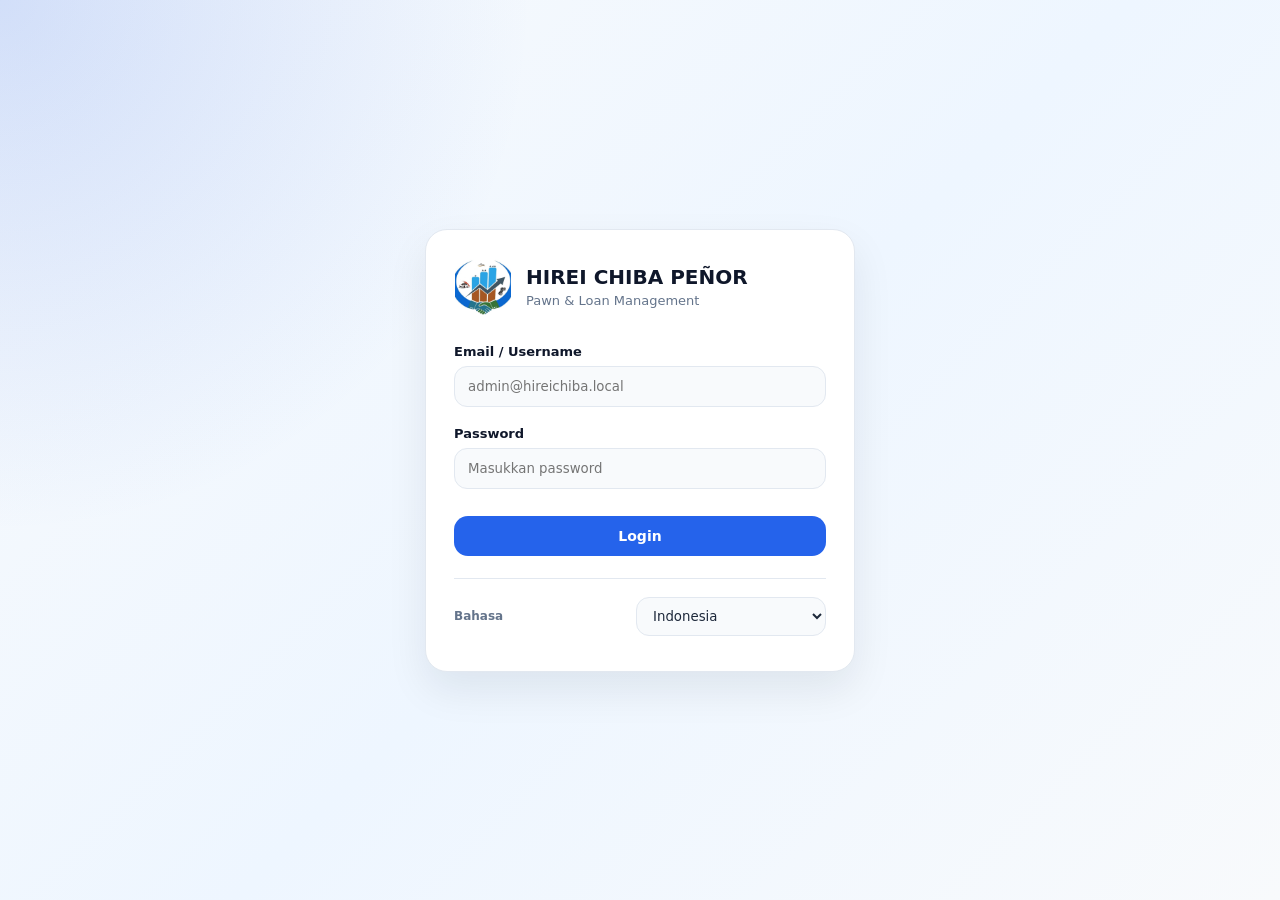
==== commit 72c80a8d: "Update other page" ====
--- a/index.html
+++ b/index.html
@@ -66,7 +66,7 @@
         <div class="stat-card"><div class="stat-icon">KS</div><h3>$50,000</h3><p>Modal Awal</p></div>
       </section>
 
-      <section class="content-grid">
+      <section class="page-stack">
         <div class="panel">
           <div class="panel-header">
             <div><h3>Daftar Pinjaman Terbaru</h3><p>Monitoring pinjaman, jaminan, jatuh tempo, dan status pembayaran.</p></div>
@@ -74,60 +74,15 @@
           </div>
           <div class="table-wrap">
             <table class="data-table">
-              <thead><tr><th>Kode Pinjaman</th><th>Nama Klien</th><th>Jenis Jaminan</th><th>Tanggal Pinjam</th><th>Jumlah Pinjaman</th><th>Jatuh Tempo</th><th>Status</th><th>Aksi</th></tr></thead>
+              <thead><tr><th>Kode Pinjaman</th><th>Nama Klien</th><th>Jenis Jaminan</th><th>Tanggal Pinjam</th><th>Jumlah Pinjaman</th><th>Sisa Tagihan</th><th>Jatuh Tempo</th><th>Status</th><th>Aksi</th></tr></thead>
               <tbody id="loanTable">
-                <tr><td>PN-2026-001</td><td>Jo&atilde;o Pereira</td><td>Motor</td><td>13 Mei 2026</td><td>$500</td><td>13 Agustus 2026</td><td><span class="badge badge-success">Aktif</span></td><td><button class="btn btn-light" onclick="viewDetail('PN-2026-001')">Detail</button></td></tr>
-                <tr><td>PN-2026-002</td><td>Maria Soares</td><td>Emas</td><td>12 Mei 2026</td><td>$1,000</td><td>12 Agustus 2026</td><td><span class="badge badge-info">Lunas</span></td><td><button class="btn btn-light" onclick="viewDetail('PN-2026-002')">Detail</button></td></tr>
-                <tr><td>PN-2026-003</td><td>Carlos Ximenes</td><td>Mobil</td><td>11 Mei 2026</td><td>$2,000</td><td>11 Agustus 2026</td><td><span class="badge badge-danger">Terlambat</span></td><td><button class="btn btn-light" onclick="viewDetail('PN-2026-003')">Detail</button></td></tr>
-                <tr><td>PN-2026-004</td><td>Ana Martins</td><td>Laptop</td><td>10 Mei 2026</td><td>$300</td><td>10 Agustus 2026</td><td><span class="badge badge-warning">Proses</span></td><td><button class="btn btn-light" onclick="viewDetail('PN-2026-004')">Detail</button></td></tr>
+                <tr><td>PN-2026-001</td><td>Jo&atilde;o Pereira</td><td>Motor</td><td>13 Mei 2026</td><td>$500</td><td>$375</td><td>13 Agustus 2026</td><td><span class="badge badge-success">Aktif</span></td><td><button class="btn btn-light" onclick="viewDetail('PN-2026-001')">Detail</button></td></tr>
+                <tr><td>PN-2026-002</td><td>Maria Soares</td><td>Emas</td><td>12 Mei 2026</td><td>$1,000</td><td>$0</td><td>12 Agustus 2026</td><td><span class="badge badge-info">Lunas</span></td><td><button class="btn btn-light" onclick="viewDetail('PN-2026-002')">Detail</button></td></tr>
+                <tr><td>PN-2026-003</td><td>Carlos Ximenes</td><td>Mobil</td><td>11 Mei 2026</td><td>$2,000</td><td>$2,250</td><td>11 Agustus 2026</td><td><span class="badge badge-danger">Terlambat</span></td><td><button class="btn btn-light" onclick="viewDetail('PN-2026-003')">Detail</button></td></tr>
+                <tr><td>PN-2026-004</td><td>Ana Martins</td><td>Laptop</td><td>10 Mei 2026</td><td>$300</td><td>$345</td><td>10 Agustus 2026</td><td><span class="badge badge-warning">Proses</span></td><td><button class="btn btn-light" onclick="viewDetail('PN-2026-004')">Detail</button></td></tr>
               </tbody>
             </table>
           </div>
-        </div>
-
-        <div class="panel">
-          <div class="panel-header"><div><h3>Form Pinjaman / Penhoria</h3><p>Input data klien, pinjaman, dan jaminan.</p></div></div>
-          <form class="form-panel" id="loanForm" onsubmit="submitLoan(event)">
-            <div class="form-row">
-              <div class="form-group"><label>Nama Klien</label><input type="text" id="clientName" placeholder="Nama lengkap klien" required /></div>
-              <div class="form-group"><label>Nomor Kontak</label><input type="text" id="contact" placeholder="Nomor telepon" required /></div>
-            </div>
-            <div class="form-group"><label>Alamat</label><input type="text" id="address" placeholder="Alamat klien" /></div>
-            <div class="form-row">
-              <div class="form-group"><label>No. Kartu Identitas</label><input type="text" id="idNumber" placeholder="BI/Passport/ID" /></div>
-              <div class="form-group"><label>Status Pekerjaan</label><select id="jobStatus"><option>Karyawan</option><option>Wirausaha</option><option>Petani</option><option>Belum bekerja</option></select></div>
-            </div>
-            <div class="form-row">
-              <div class="form-group"><label>Kode Pinjaman</label><input type="text" id="loanCode" value="PN-2026-005" required /></div>
-              <div class="form-group"><label>Tanggal Pinjam</label><input type="date" id="loanDate" required /></div>
-            </div>
-            <div class="form-group">
-              <label>Paket Pinjaman</label>
-              <select id="loanPackage" onchange="applyLoanPackage()">
-                <option value="">Pilih paket pinjaman</option>
-              </select>
-            </div>
-            <div class="form-row">
-              <div class="form-group"><label>Jumlah Pinjaman</label><input type="number" id="loanAmount" value="0" min="0" oninput="calculateLoan()" required /></div>
-              <div class="form-group"><label>Margin / Bunga (%)</label><input type="number" id="margin" value="15" min="0" step="0.1" oninput="calculateLoan()" required /></div>
-            </div>
-            <div class="form-row">
-              <div class="form-group"><label>Durasi</label><select id="duration" onchange="calculateLoan()"><option value="3">3 bulan</option><option value="6">6 bulan</option><option value="12">12 bulan</option></select></div>
-              <div class="form-group"><label>Tanggal Jatuh Tempo</label><input type="date" id="dueDate" required /></div>
-            </div>
-            <div class="form-row">
-              <div class="form-group"><label>Jenis Jaminan</label><select id="collateralType"><option>Emas</option><option>Motor</option><option>Mobil</option><option>Laptop</option><option>Telepon</option><option>Rumah</option><option>Tanah</option><option>Dokumen Kendaraan</option></select></div>
-              <div class="form-group"><label>Nama Barang</label><input type="text" id="collateralName" placeholder="Contoh: Yamaha NMAX, Emas 20 gram" required /></div>
-            </div>
-            <div class="form-row">
-              <div class="form-group"><label>Nilai Taksiran</label><input type="number" id="appraisalValue" value="0" min="0" /></div>
-              <div class="form-group"><label>Kondisi Barang</label><select id="condition"><option>Baik</option><option>Rusak ringan</option><option>Rusak berat</option></select></div>
-            </div>
-            <div class="form-group"><label>Nomor Dokumen</label><input type="text" id="documentNumber" placeholder="Nomor STNK/BPKB/sertifikat jika ada" /></div>
-            <div class="total-box"><span>Cicilan per Bulan</span><strong id="monthlyPayment">$0.00</strong></div>
-            <div class="form-group"><label>Catatan</label><textarea id="note" placeholder="Catatan taksiran, risiko, atau kondisi jaminan..."></textarea></div>
-            <div class="action-buttons"><button type="reset" class="btn btn-light" onclick="resetLoanForm()">Reset</button><button type="submit" class="btn btn-primary">Simpan Pinjaman</button></div>
-          </form>
         </div>
       </section>
     </main>
--- a/styles.css
+++ b/styles.css
@@ -119,10 +119,122 @@
   min-height: 46px;
 }
 
+.nav-item::before {
+  content: "";
+  width: 30px;
+  height: 30px;
+  border-radius: 10px;
+  background-color: rgba(148, 163, 184, 0.14);
+  background-image: var(--nav-icon);
+  background-position: center;
+  background-repeat: no-repeat;
+  background-size: 18px 18px;
+  display: inline-grid;
+  place-items: center;
+  flex: 0 0 30px;
+}
+
+.nav-item[href="index.html"]::before {
+  background-color: #1d4ed8;
+  --nav-icon: url("data:image/svg+xml,%3Csvg xmlns='http://www.w3.org/2000/svg' viewBox='0 0 24 24' fill='none' stroke='white' stroke-width='2' stroke-linecap='round' stroke-linejoin='round'%3E%3Crect x='3' y='3' width='7' height='7' rx='1.5'/%3E%3Crect x='14' y='3' width='7' height='7' rx='1.5'/%3E%3Crect x='14' y='14' width='7' height='7' rx='1.5'/%3E%3Crect x='3' y='14' width='7' height='7' rx='1.5'/%3E%3C/svg%3E");
+}
+
+.nav-item[href="klien.html"]::before {
+  background-color: #0891b2;
+  --nav-icon: url("data:image/svg+xml,%3Csvg xmlns='http://www.w3.org/2000/svg' viewBox='0 0 24 24' fill='none' stroke='white' stroke-width='2' stroke-linecap='round' stroke-linejoin='round'%3E%3Cpath d='M16 21v-2a4 4 0 0 0-4-4H6a4 4 0 0 0-4 4v2'/%3E%3Ccircle cx='9' cy='7' r='4'/%3E%3Cpath d='M22 21v-2a4 4 0 0 0-3-3.87'/%3E%3Cpath d='M16 3.13a4 4 0 0 1 0 7.75'/%3E%3C/svg%3E");
+}
+
+.nav-item[href="pinjaman.html"]::before {
+  background-color: #2563eb;
+  --nav-icon: url("data:image/svg+xml,%3Csvg xmlns='http://www.w3.org/2000/svg' viewBox='0 0 24 24' fill='none' stroke='white' stroke-width='2' stroke-linecap='round' stroke-linejoin='round'%3E%3Cpath d='M20 7H5a2 2 0 0 0 0 4h14a2 2 0 0 1 0 4H4'/%3E%3Cpath d='M6 3v18'/%3E%3Cpath d='M18 3v18'/%3E%3C/svg%3E");
+}
+
+.nav-item[href="pinjaman-baru.html"]::before {
+  background-color: #2563eb;
+  --nav-icon: url("assets/icons/loans.svg");
+}
+
+.nav-item[href="jaminan.html"]::before {
+  background-color: #0f766e;
+  --nav-icon: url("data:image/svg+xml,%3Csvg xmlns='http://www.w3.org/2000/svg' viewBox='0 0 24 24' fill='none' stroke='white' stroke-width='2' stroke-linecap='round' stroke-linejoin='round'%3E%3Cpath d='M12 22s8-4 8-10V5l-8-3-8 3v7c0 6 8 10 8 10'/%3E%3Cpath d='m9 12 2 2 4-5'/%3E%3C/svg%3E");
+}
+
+.nav-item[href="pembayaran.html"]::before {
+  background-color: #16a34a;
+  --nav-icon: url("data:image/svg+xml,%3Csvg xmlns='http://www.w3.org/2000/svg' viewBox='0 0 24 24' fill='none' stroke='white' stroke-width='2' stroke-linecap='round' stroke-linejoin='round'%3E%3Crect x='2' y='5' width='20' height='14' rx='2'/%3E%3Cpath d='M2 10h20'/%3E%3Cpath d='M7 15h3'/%3E%3C/svg%3E");
+}
+
+.nav-item[href="jatuh-tempo.html"]::before {
+  background-color: #ca8a04;
+  --nav-icon: url("data:image/svg+xml,%3Csvg xmlns='http://www.w3.org/2000/svg' viewBox='0 0 24 24' fill='none' stroke='white' stroke-width='2' stroke-linecap='round' stroke-linejoin='round'%3E%3Ccircle cx='12' cy='12' r='9'/%3E%3Cpath d='M12 7v5l3 2'/%3E%3C/svg%3E");
+}
+
+.nav-item[href="lelang.html"]::before {
+  background-color: #9333ea;
+  --nav-icon: url("data:image/svg+xml,%3Csvg xmlns='http://www.w3.org/2000/svg' viewBox='0 0 24 24' fill='none' stroke='white' stroke-width='2' stroke-linecap='round' stroke-linejoin='round'%3E%3Cpath d='m14 13-7 7'/%3E%3Cpath d='m8 8 8 8'/%3E%3Cpath d='m9 7 6-6 4 4-6 6'/%3E%3Cpath d='m3 21 6-6'/%3E%3C/svg%3E");
+}
+
+.nav-item[href="kas-masuk.html"]::before {
+  background-color: #15803d;
+  --nav-icon: url("data:image/svg+xml,%3Csvg xmlns='http://www.w3.org/2000/svg' viewBox='0 0 24 24' fill='none' stroke='white' stroke-width='2' stroke-linecap='round' stroke-linejoin='round'%3E%3Cpath d='M12 3v12'/%3E%3Cpath d='m7 10 5 5 5-5'/%3E%3Cpath d='M5 21h14'/%3E%3C/svg%3E");
+}
+
+.nav-item[href="kas-keluar.html"]::before {
+  background-color: #dc2626;
+  --nav-icon: url("data:image/svg+xml,%3Csvg xmlns='http://www.w3.org/2000/svg' viewBox='0 0 24 24' fill='none' stroke='white' stroke-width='2' stroke-linecap='round' stroke-linejoin='round'%3E%3Cpath d='M12 21V9'/%3E%3Cpath d='m7 14 5-5 5 5'/%3E%3Cpath d='M5 3h14'/%3E%3C/svg%3E");
+}
+
+.nav-item[href="laporan-keuangan.html"]::before {
+  background-color: #475569;
+  --nav-icon: url("data:image/svg+xml,%3Csvg xmlns='http://www.w3.org/2000/svg' viewBox='0 0 24 24' fill='none' stroke='white' stroke-width='2' stroke-linecap='round' stroke-linejoin='round'%3E%3Cpath d='M4 19V5'/%3E%3Cpath d='M4 19h16'/%3E%3Crect x='7' y='11' width='3' height='5'/%3E%3Crect x='12' y='7' width='3' height='9'/%3E%3Crect x='17' y='9' width='3' height='7'/%3E%3C/svg%3E");
+}
+
+.nav-item[href="kontrak.html"]::before {
+  background-color: #7c3aed;
+  --nav-icon: url("data:image/svg+xml,%3Csvg xmlns='http://www.w3.org/2000/svg' viewBox='0 0 24 24' fill='none' stroke='white' stroke-width='2' stroke-linecap='round' stroke-linejoin='round'%3E%3Cpath d='M14 2H6a2 2 0 0 0-2 2v16a2 2 0 0 0 2 2h12a2 2 0 0 0 2-2V8z'/%3E%3Cpath d='M14 2v6h6'/%3E%3Cpath d='M8 13h8'/%3E%3Cpath d='M8 17h5'/%3E%3C/svg%3E");
+}
+
+.nav-item[href="user-role.html"]::before {
+  background-color: #0ea5e9;
+  --nav-icon: url("data:image/svg+xml,%3Csvg xmlns='http://www.w3.org/2000/svg' viewBox='0 0 24 24' fill='none' stroke='white' stroke-width='2' stroke-linecap='round' stroke-linejoin='round'%3E%3Cpath d='M16 21v-2a4 4 0 0 0-4-4H6a4 4 0 0 0-4 4v2'/%3E%3Ccircle cx='9' cy='7' r='4'/%3E%3Cpath d='m17 11 2 2 4-4'/%3E%3C/svg%3E");
+}
+
+.nav-item[href="pengaturan.html"]::before {
+  background-color: #64748b;
+  --nav-icon: url("data:image/svg+xml,%3Csvg xmlns='http://www.w3.org/2000/svg' viewBox='0 0 24 24' fill='none' stroke='white' stroke-width='2' stroke-linecap='round' stroke-linejoin='round'%3E%3Cpath d='M12 15a3 3 0 1 0 0-6 3 3 0 0 0 0 6Z'/%3E%3Cpath d='M19.4 15a1.65 1.65 0 0 0 .33 1.82l.06.06a2 2 0 1 1-2.83 2.83l-.06-.06a1.65 1.65 0 0 0-1.82-.33 1.65 1.65 0 0 0-1 1.51V21a2 2 0 1 1-4 0v-.09a1.65 1.65 0 0 0-1-1.51 1.65 1.65 0 0 0-1.82.33l-.06.06a2 2 0 1 1-2.83-2.83l.06-.06A1.65 1.65 0 0 0 4.6 15a1.65 1.65 0 0 0-1.51-1H3a2 2 0 1 1 0-4h.09a1.65 1.65 0 0 0 1.51-1 1.65 1.65 0 0 0-.33-1.82l-.06-.06a2 2 0 1 1 2.83-2.83l.06.06A1.65 1.65 0 0 0 8.9 4.6 1.65 1.65 0 0 0 10 3.09V3a2 2 0 1 1 4 0v.09a1.65 1.65 0 0 0 1 1.51 1.65 1.65 0 0 0 1.82-.33l.06-.06a2 2 0 1 1 2.83 2.83l-.06.06a1.65 1.65 0 0 0-.33 1.82 1.65 1.65 0 0 0 1.51 1H21a2 2 0 1 1 0 4h-.09a1.65 1.65 0 0 0-1.51 1Z'/%3E%3C/svg%3E");
+}
+
+.nav-item[href="login.html"]::before {
+  background-color: #991b1b;
+  --nav-icon: url("data:image/svg+xml,%3Csvg xmlns='http://www.w3.org/2000/svg' viewBox='0 0 24 24' fill='none' stroke='white' stroke-width='2' stroke-linecap='round' stroke-linejoin='round'%3E%3Cpath d='M9 21H5a2 2 0 0 1-2-2V5a2 2 0 0 1 2-2h4'/%3E%3Cpath d='m16 17 5-5-5-5'/%3E%3Cpath d='M21 12H9'/%3E%3C/svg%3E");
+}
+
+.nav-item[href="index.html"]::before { --nav-icon: url("assets/icons/dashboard.svg"); }
+.nav-item[href="klien.html"]::before { --nav-icon: url("assets/icons/clients.svg"); }
+.nav-item[href="pinjaman.html"]::before { --nav-icon: url("assets/icons/loans.svg"); }
+.nav-item[href="pinjaman-baru.html"]::before { --nav-icon: url("assets/icons/loans.svg"); }
+.nav-item[href="jaminan.html"]::before { --nav-icon: url("assets/icons/collateral.svg"); }
+.nav-item[href="pembayaran.html"]::before { --nav-icon: url("assets/icons/payments.svg"); }
+.nav-item[href="jatuh-tempo.html"]::before { --nav-icon: url("assets/icons/due-date.svg"); }
+.nav-item[href="lelang.html"]::before { --nav-icon: url("assets/icons/auction.svg"); }
+.nav-item[href="kas-masuk.html"]::before { --nav-icon: url("assets/icons/cash-in.svg"); }
+.nav-item[href="kas-keluar.html"]::before { --nav-icon: url("assets/icons/cash-out.svg"); }
+.nav-item[href="laporan-keuangan.html"]::before { --nav-icon: url("assets/icons/reports.svg"); }
+.nav-item[href="kontrak.html"]::before { --nav-icon: url("assets/icons/contracts.svg"); }
+.nav-item[href="user-role.html"]::before { --nav-icon: url("assets/icons/users.svg"); }
+.nav-item[href="pengaturan.html"]::before { --nav-icon: url("assets/icons/settings.svg"); }
+.nav-item[href="login.html"]::before { --nav-icon: url("assets/icons/logout.svg"); }
+
 .nav-item:hover,
 .nav-item.active {
   background: rgba(37, 99, 235, 0.18);
   color: #ffffff;
+}
+
+.nav-item:hover::before,
+.nav-item.active::before {
+  box-shadow: 0 10px 20px rgba(15, 23, 42, 0.22);
+  transform: translateY(-1px);
 }
 
 .nav-logout {
@@ -192,6 +304,18 @@
   margin-top: 8px;
 }
 
+.login-card .language-switcher {
+  width: 100%;
+  justify-content: space-between;
+  margin-top: 22px;
+  padding-top: 18px;
+  border-top: 1px solid var(--border);
+}
+
+.login-card .language-switcher select {
+  width: min(190px, 100%);
+}
+
 .main {
   flex: 1;
   min-width: 0;
@@ -255,6 +379,23 @@
   top: 50%;
   transform: translateY(-50%);
   color: var(--muted);
+}
+
+.language-switcher {
+  display: inline-flex;
+  align-items: center;
+  gap: 8px;
+  color: var(--muted);
+  font-size: 12px;
+  font-weight: 700;
+}
+
+.language-switcher select {
+  width: auto;
+  min-width: 126px;
+  padding: 10px 34px 10px 12px;
+  border-radius: 13px;
+  background: #f8fafc;
 }
 
 .btn {
@@ -513,6 +654,16 @@
   border: 1px solid #dbeafe;
 }
 
+.total-grid {
+  display: grid;
+  grid-template-columns: repeat(2, minmax(0, 1fr));
+  gap: 12px;
+}
+
+.total-grid .total-box {
+  margin: 15px 0;
+}
+
 .total-box span {
   color: var(--muted);
   font-size: 13px;
@@ -684,6 +835,11 @@
     width: 100%;
   }
 
+  .language-switcher,
+  .language-switcher select {
+    width: 100%;
+  }
+
   .grid-cards,
   .mini-grid {
     grid-template-columns: 1fr;
@@ -694,7 +850,7 @@
   }
 
   table {
-    min-width: 760px;
+    min-width: 980px;
   }
 
   .table-wrap {
@@ -741,6 +897,10 @@
     flex-direction: column-reverse;
   }
 
+  .total-grid {
+    grid-template-columns: 1fr;
+  }
+
   .share-actions {
     grid-template-columns: 1fr;
   }
@@ -767,4 +927,14 @@
   .login-brand {
     align-items: flex-start;
   }
-}
+
+  .login-card .language-switcher {
+    align-items: stretch;
+    flex-direction: column;
+    gap: 10px;
+  }
+
+  .login-card .language-switcher select {
+    width: 100%;
+  }
+}
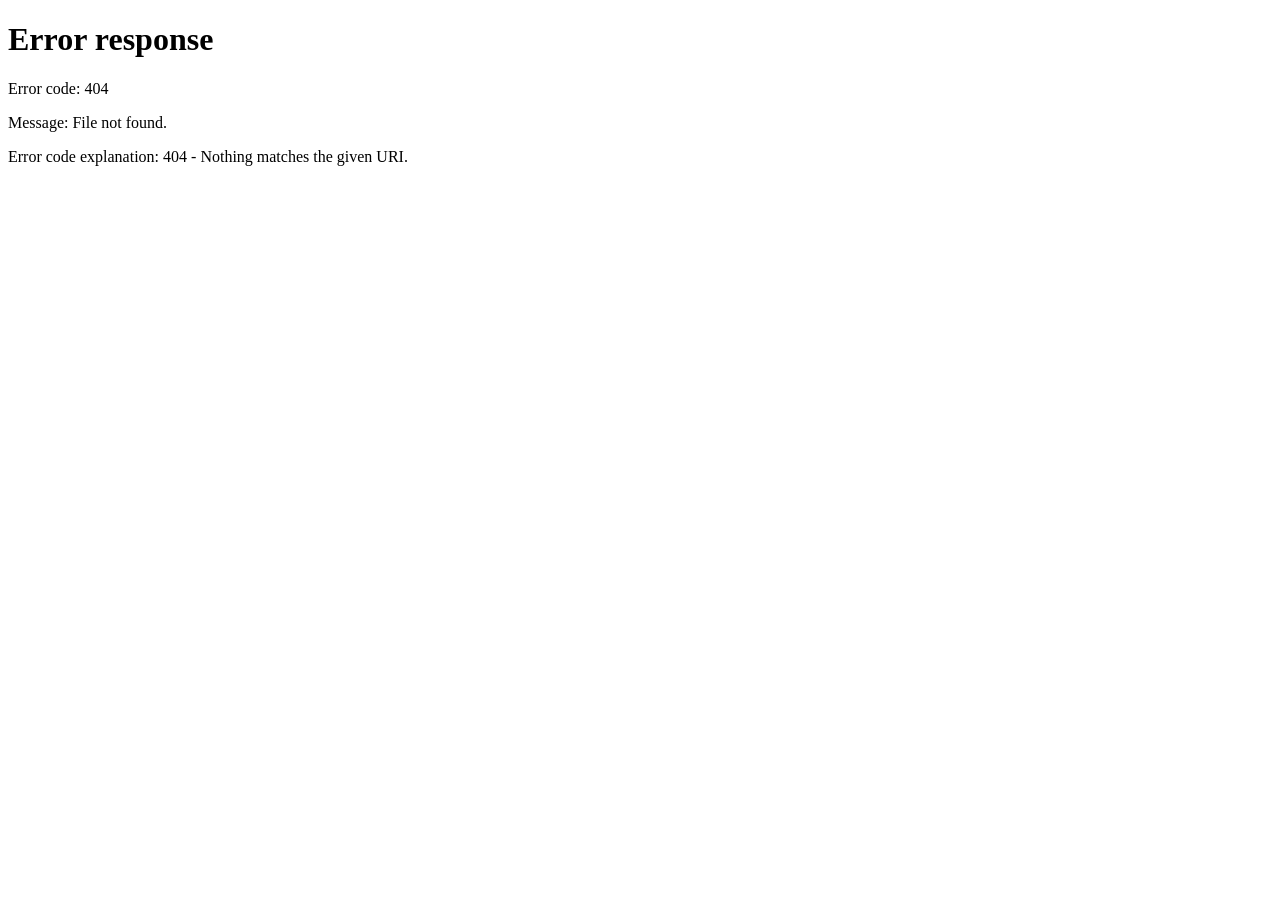
==== commit 24bd769a: "Hide extension for all page" ====
--- a/index.html
+++ b/index.html
@@ -18,26 +18,26 @@
       </div>
 
       <div class="menu-label">Operasional</div>
-      <a class="nav-item active" href="index.html">Dashboard</a>
-      <a class="nav-item" href="klien.html">Klien</a>
-      <a class="nav-item" href="pinjaman.html">Pinjaman</a>
-      <a class="nav-item" href="jaminan.html">Jaminan</a>
-      <a class="nav-item" href="pembayaran.html">Pembayaran</a>
-      <a class="nav-item" href="jatuh-tempo.html">Jatuh Tempo</a>
-      <a class="nav-item" href="lelang.html">Lelang</a>
+      <a class="nav-item active" href="/dashboard">Dashboard</a>
+      <a class="nav-item" href="/klien">Klien</a>
+      <a class="nav-item" href="/pinjaman">Pinjaman</a>
+      <a class="nav-item" href="/jaminan">Jaminan</a>
+      <a class="nav-item" href="/pembayaran">Pembayaran</a>
+      <a class="nav-item" href="/jatuh-tempo">Jatuh Tempo</a>
+      <a class="nav-item" href="/lelang">Lelang</a>
 
       <div class="menu-label">Keuangan</div>
-      <a class="nav-item" href="kas-masuk.html">Kas Masuk</a>
-      <a class="nav-item" href="kas-keluar.html">Kas Keluar</a>
-      <a class="nav-item" href="laporan-keuangan.html">Laporan Keuangan</a>
+      <a class="nav-item" href="/kas-masuk">Kas Masuk</a>
+      <a class="nav-item" href="/kas-keluar">Kas Keluar</a>
+      <a class="nav-item" href="/laporan-keuangan">Laporan Keuangan</a>
 
       <div class="menu-label">Dokumen & Sistem</div>
-      <a class="nav-item" href="kontrak.html">Kontrak</a>
-      <a class="nav-item" href="user-role.html">User & Role</a>
-      <a class="nav-item" href="pengaturan.html">Pengaturan</a>
+      <a class="nav-item" href="/kontrak">Kontrak</a>
+      <a class="nav-item" href="/user-role">User & Role</a>
+      <a class="nav-item" href="/pengaturan">Pengaturan</a>
 
       <div class="menu-label">Akun</div>
-      <a class="nav-item nav-logout" href="login.html" onclick="logout(event)">Logout</a>
+      <a class="nav-item nav-logout" href="/login" onclick="logout(event)">Logout</a>
     </aside>
 
     <main class="main">
@@ -101,7 +101,7 @@
         <p style="line-height:1.7; color:#475569; margin-bottom:18px;">
           Gunakan form Pinjaman / Penhoria untuk mencatat kontrak pinjaman, margin, tanggal jatuh tempo, dan barang jaminan.
         </p>
-        <a class="btn btn-primary" href="index.html">Buka Dashboard</a>
+        <a class="btn btn-primary" href="/dashboard">Buka Dashboard</a>
       </div>
     </div>
   </div>
--- a/styles.css
+++ b/styles.css
@@ -134,96 +134,96 @@
   flex: 0 0 30px;
 }
 
-.nav-item[href="index.html"]::before {
+.nav-item[href="/dashboard"]::before {
   background-color: #1d4ed8;
   --nav-icon: url("data:image/svg+xml,%3Csvg xmlns='http://www.w3.org/2000/svg' viewBox='0 0 24 24' fill='none' stroke='white' stroke-width='2' stroke-linecap='round' stroke-linejoin='round'%3E%3Crect x='3' y='3' width='7' height='7' rx='1.5'/%3E%3Crect x='14' y='3' width='7' height='7' rx='1.5'/%3E%3Crect x='14' y='14' width='7' height='7' rx='1.5'/%3E%3Crect x='3' y='14' width='7' height='7' rx='1.5'/%3E%3C/svg%3E");
 }
 
-.nav-item[href="klien.html"]::before {
+.nav-item[href="/klien"]::before {
   background-color: #0891b2;
   --nav-icon: url("data:image/svg+xml,%3Csvg xmlns='http://www.w3.org/2000/svg' viewBox='0 0 24 24' fill='none' stroke='white' stroke-width='2' stroke-linecap='round' stroke-linejoin='round'%3E%3Cpath d='M16 21v-2a4 4 0 0 0-4-4H6a4 4 0 0 0-4 4v2'/%3E%3Ccircle cx='9' cy='7' r='4'/%3E%3Cpath d='M22 21v-2a4 4 0 0 0-3-3.87'/%3E%3Cpath d='M16 3.13a4 4 0 0 1 0 7.75'/%3E%3C/svg%3E");
 }
 
-.nav-item[href="pinjaman.html"]::before {
+.nav-item[href="/pinjaman"]::before {
   background-color: #2563eb;
   --nav-icon: url("data:image/svg+xml,%3Csvg xmlns='http://www.w3.org/2000/svg' viewBox='0 0 24 24' fill='none' stroke='white' stroke-width='2' stroke-linecap='round' stroke-linejoin='round'%3E%3Cpath d='M20 7H5a2 2 0 0 0 0 4h14a2 2 0 0 1 0 4H4'/%3E%3Cpath d='M6 3v18'/%3E%3Cpath d='M18 3v18'/%3E%3C/svg%3E");
 }
 
-.nav-item[href="pinjaman-baru.html"]::before {
+.nav-item[href="/pinjaman-baru"]::before {
   background-color: #2563eb;
   --nav-icon: url("assets/icons/loans.svg");
 }
 
-.nav-item[href="jaminan.html"]::before {
+.nav-item[href="/jaminan"]::before {
   background-color: #0f766e;
   --nav-icon: url("data:image/svg+xml,%3Csvg xmlns='http://www.w3.org/2000/svg' viewBox='0 0 24 24' fill='none' stroke='white' stroke-width='2' stroke-linecap='round' stroke-linejoin='round'%3E%3Cpath d='M12 22s8-4 8-10V5l-8-3-8 3v7c0 6 8 10 8 10'/%3E%3Cpath d='m9 12 2 2 4-5'/%3E%3C/svg%3E");
 }
 
-.nav-item[href="pembayaran.html"]::before {
+.nav-item[href="/pembayaran"]::before {
   background-color: #16a34a;
   --nav-icon: url("data:image/svg+xml,%3Csvg xmlns='http://www.w3.org/2000/svg' viewBox='0 0 24 24' fill='none' stroke='white' stroke-width='2' stroke-linecap='round' stroke-linejoin='round'%3E%3Crect x='2' y='5' width='20' height='14' rx='2'/%3E%3Cpath d='M2 10h20'/%3E%3Cpath d='M7 15h3'/%3E%3C/svg%3E");
 }
 
-.nav-item[href="jatuh-tempo.html"]::before {
+.nav-item[href="/jatuh-tempo"]::before {
   background-color: #ca8a04;
   --nav-icon: url("data:image/svg+xml,%3Csvg xmlns='http://www.w3.org/2000/svg' viewBox='0 0 24 24' fill='none' stroke='white' stroke-width='2' stroke-linecap='round' stroke-linejoin='round'%3E%3Ccircle cx='12' cy='12' r='9'/%3E%3Cpath d='M12 7v5l3 2'/%3E%3C/svg%3E");
 }
 
-.nav-item[href="lelang.html"]::before {
+.nav-item[href="/lelang"]::before {
   background-color: #9333ea;
   --nav-icon: url("data:image/svg+xml,%3Csvg xmlns='http://www.w3.org/2000/svg' viewBox='0 0 24 24' fill='none' stroke='white' stroke-width='2' stroke-linecap='round' stroke-linejoin='round'%3E%3Cpath d='m14 13-7 7'/%3E%3Cpath d='m8 8 8 8'/%3E%3Cpath d='m9 7 6-6 4 4-6 6'/%3E%3Cpath d='m3 21 6-6'/%3E%3C/svg%3E");
 }
 
-.nav-item[href="kas-masuk.html"]::before {
+.nav-item[href="/kas-masuk"]::before {
   background-color: #15803d;
   --nav-icon: url("data:image/svg+xml,%3Csvg xmlns='http://www.w3.org/2000/svg' viewBox='0 0 24 24' fill='none' stroke='white' stroke-width='2' stroke-linecap='round' stroke-linejoin='round'%3E%3Cpath d='M12 3v12'/%3E%3Cpath d='m7 10 5 5 5-5'/%3E%3Cpath d='M5 21h14'/%3E%3C/svg%3E");
 }
 
-.nav-item[href="kas-keluar.html"]::before {
+.nav-item[href="/kas-keluar"]::before {
   background-color: #dc2626;
   --nav-icon: url("data:image/svg+xml,%3Csvg xmlns='http://www.w3.org/2000/svg' viewBox='0 0 24 24' fill='none' stroke='white' stroke-width='2' stroke-linecap='round' stroke-linejoin='round'%3E%3Cpath d='M12 21V9'/%3E%3Cpath d='m7 14 5-5 5 5'/%3E%3Cpath d='M5 3h14'/%3E%3C/svg%3E");
 }
 
-.nav-item[href="laporan-keuangan.html"]::before {
+.nav-item[href="/laporan-keuangan"]::before {
   background-color: #475569;
   --nav-icon: url("data:image/svg+xml,%3Csvg xmlns='http://www.w3.org/2000/svg' viewBox='0 0 24 24' fill='none' stroke='white' stroke-width='2' stroke-linecap='round' stroke-linejoin='round'%3E%3Cpath d='M4 19V5'/%3E%3Cpath d='M4 19h16'/%3E%3Crect x='7' y='11' width='3' height='5'/%3E%3Crect x='12' y='7' width='3' height='9'/%3E%3Crect x='17' y='9' width='3' height='7'/%3E%3C/svg%3E");
 }
 
-.nav-item[href="kontrak.html"]::before {
+.nav-item[href="/kontrak"]::before {
   background-color: #7c3aed;
   --nav-icon: url("data:image/svg+xml,%3Csvg xmlns='http://www.w3.org/2000/svg' viewBox='0 0 24 24' fill='none' stroke='white' stroke-width='2' stroke-linecap='round' stroke-linejoin='round'%3E%3Cpath d='M14 2H6a2 2 0 0 0-2 2v16a2 2 0 0 0 2 2h12a2 2 0 0 0 2-2V8z'/%3E%3Cpath d='M14 2v6h6'/%3E%3Cpath d='M8 13h8'/%3E%3Cpath d='M8 17h5'/%3E%3C/svg%3E");
 }
 
-.nav-item[href="user-role.html"]::before {
+.nav-item[href="/user-role"]::before {
   background-color: #0ea5e9;
   --nav-icon: url("data:image/svg+xml,%3Csvg xmlns='http://www.w3.org/2000/svg' viewBox='0 0 24 24' fill='none' stroke='white' stroke-width='2' stroke-linecap='round' stroke-linejoin='round'%3E%3Cpath d='M16 21v-2a4 4 0 0 0-4-4H6a4 4 0 0 0-4 4v2'/%3E%3Ccircle cx='9' cy='7' r='4'/%3E%3Cpath d='m17 11 2 2 4-4'/%3E%3C/svg%3E");
 }
 
-.nav-item[href="pengaturan.html"]::before {
+.nav-item[href="/pengaturan"]::before {
   background-color: #64748b;
   --nav-icon: url("data:image/svg+xml,%3Csvg xmlns='http://www.w3.org/2000/svg' viewBox='0 0 24 24' fill='none' stroke='white' stroke-width='2' stroke-linecap='round' stroke-linejoin='round'%3E%3Cpath d='M12 15a3 3 0 1 0 0-6 3 3 0 0 0 0 6Z'/%3E%3Cpath d='M19.4 15a1.65 1.65 0 0 0 .33 1.82l.06.06a2 2 0 1 1-2.83 2.83l-.06-.06a1.65 1.65 0 0 0-1.82-.33 1.65 1.65 0 0 0-1 1.51V21a2 2 0 1 1-4 0v-.09a1.65 1.65 0 0 0-1-1.51 1.65 1.65 0 0 0-1.82.33l-.06.06a2 2 0 1 1-2.83-2.83l.06-.06A1.65 1.65 0 0 0 4.6 15a1.65 1.65 0 0 0-1.51-1H3a2 2 0 1 1 0-4h.09a1.65 1.65 0 0 0 1.51-1 1.65 1.65 0 0 0-.33-1.82l-.06-.06a2 2 0 1 1 2.83-2.83l.06.06A1.65 1.65 0 0 0 8.9 4.6 1.65 1.65 0 0 0 10 3.09V3a2 2 0 1 1 4 0v.09a1.65 1.65 0 0 0 1 1.51 1.65 1.65 0 0 0 1.82-.33l.06-.06a2 2 0 1 1 2.83 2.83l-.06.06a1.65 1.65 0 0 0-.33 1.82 1.65 1.65 0 0 0 1.51 1H21a2 2 0 1 1 0 4h-.09a1.65 1.65 0 0 0-1.51 1Z'/%3E%3C/svg%3E");
 }
 
-.nav-item[href="login.html"]::before {
+.nav-item[href="/login"]::before {
   background-color: #991b1b;
   --nav-icon: url("data:image/svg+xml,%3Csvg xmlns='http://www.w3.org/2000/svg' viewBox='0 0 24 24' fill='none' stroke='white' stroke-width='2' stroke-linecap='round' stroke-linejoin='round'%3E%3Cpath d='M9 21H5a2 2 0 0 1-2-2V5a2 2 0 0 1 2-2h4'/%3E%3Cpath d='m16 17 5-5-5-5'/%3E%3Cpath d='M21 12H9'/%3E%3C/svg%3E");
 }
 
-.nav-item[href="index.html"]::before { --nav-icon: url("assets/icons/dashboard.svg"); }
-.nav-item[href="klien.html"]::before { --nav-icon: url("assets/icons/clients.svg"); }
-.nav-item[href="pinjaman.html"]::before { --nav-icon: url("assets/icons/loans.svg"); }
-.nav-item[href="pinjaman-baru.html"]::before { --nav-icon: url("assets/icons/loans.svg"); }
-.nav-item[href="jaminan.html"]::before { --nav-icon: url("assets/icons/collateral.svg"); }
-.nav-item[href="pembayaran.html"]::before { --nav-icon: url("assets/icons/payments.svg"); }
-.nav-item[href="jatuh-tempo.html"]::before { --nav-icon: url("assets/icons/due-date.svg"); }
-.nav-item[href="lelang.html"]::before { --nav-icon: url("assets/icons/auction.svg"); }
-.nav-item[href="kas-masuk.html"]::before { --nav-icon: url("assets/icons/cash-in.svg"); }
-.nav-item[href="kas-keluar.html"]::before { --nav-icon: url("assets/icons/cash-out.svg"); }
-.nav-item[href="laporan-keuangan.html"]::before { --nav-icon: url("assets/icons/reports.svg"); }
-.nav-item[href="kontrak.html"]::before { --nav-icon: url("assets/icons/contracts.svg"); }
-.nav-item[href="user-role.html"]::before { --nav-icon: url("assets/icons/users.svg"); }
-.nav-item[href="pengaturan.html"]::before { --nav-icon: url("assets/icons/settings.svg"); }
-.nav-item[href="login.html"]::before { --nav-icon: url("assets/icons/logout.svg"); }
+.nav-item[href="/dashboard"]::before { --nav-icon: url("assets/icons/dashboard.svg"); }
+.nav-item[href="/klien"]::before { --nav-icon: url("assets/icons/clients.svg"); }
+.nav-item[href="/pinjaman"]::before { --nav-icon: url("assets/icons/loans.svg"); }
+.nav-item[href="/pinjaman-baru"]::before { --nav-icon: url("assets/icons/loans.svg"); }
+.nav-item[href="/jaminan"]::before { --nav-icon: url("assets/icons/collateral.svg"); }
+.nav-item[href="/pembayaran"]::before { --nav-icon: url("assets/icons/payments.svg"); }
+.nav-item[href="/jatuh-tempo"]::before { --nav-icon: url("assets/icons/due-date.svg"); }
+.nav-item[href="/lelang"]::before { --nav-icon: url("assets/icons/auction.svg"); }
+.nav-item[href="/kas-masuk"]::before { --nav-icon: url("assets/icons/cash-in.svg"); }
+.nav-item[href="/kas-keluar"]::before { --nav-icon: url("assets/icons/cash-out.svg"); }
+.nav-item[href="/laporan-keuangan"]::before { --nav-icon: url("assets/icons/reports.svg"); }
+.nav-item[href="/kontrak"]::before { --nav-icon: url("assets/icons/contracts.svg"); }
+.nav-item[href="/user-role"]::before { --nav-icon: url("assets/icons/users.svg"); }
+.nav-item[href="/pengaturan"]::before { --nav-icon: url("assets/icons/settings.svg"); }
+.nav-item[href="/login"]::before { --nav-icon: url("assets/icons/logout.svg"); }
 
 .nav-item:hover,
 .nav-item.active {
@@ -656,7 +656,7 @@
 
 .total-grid {
   display: grid;
-  grid-template-columns: repeat(2, minmax(0, 1fr));
+  grid-template-columns: repeat(3, minmax(0, 1fr));
   gap: 12px;
 }
 
